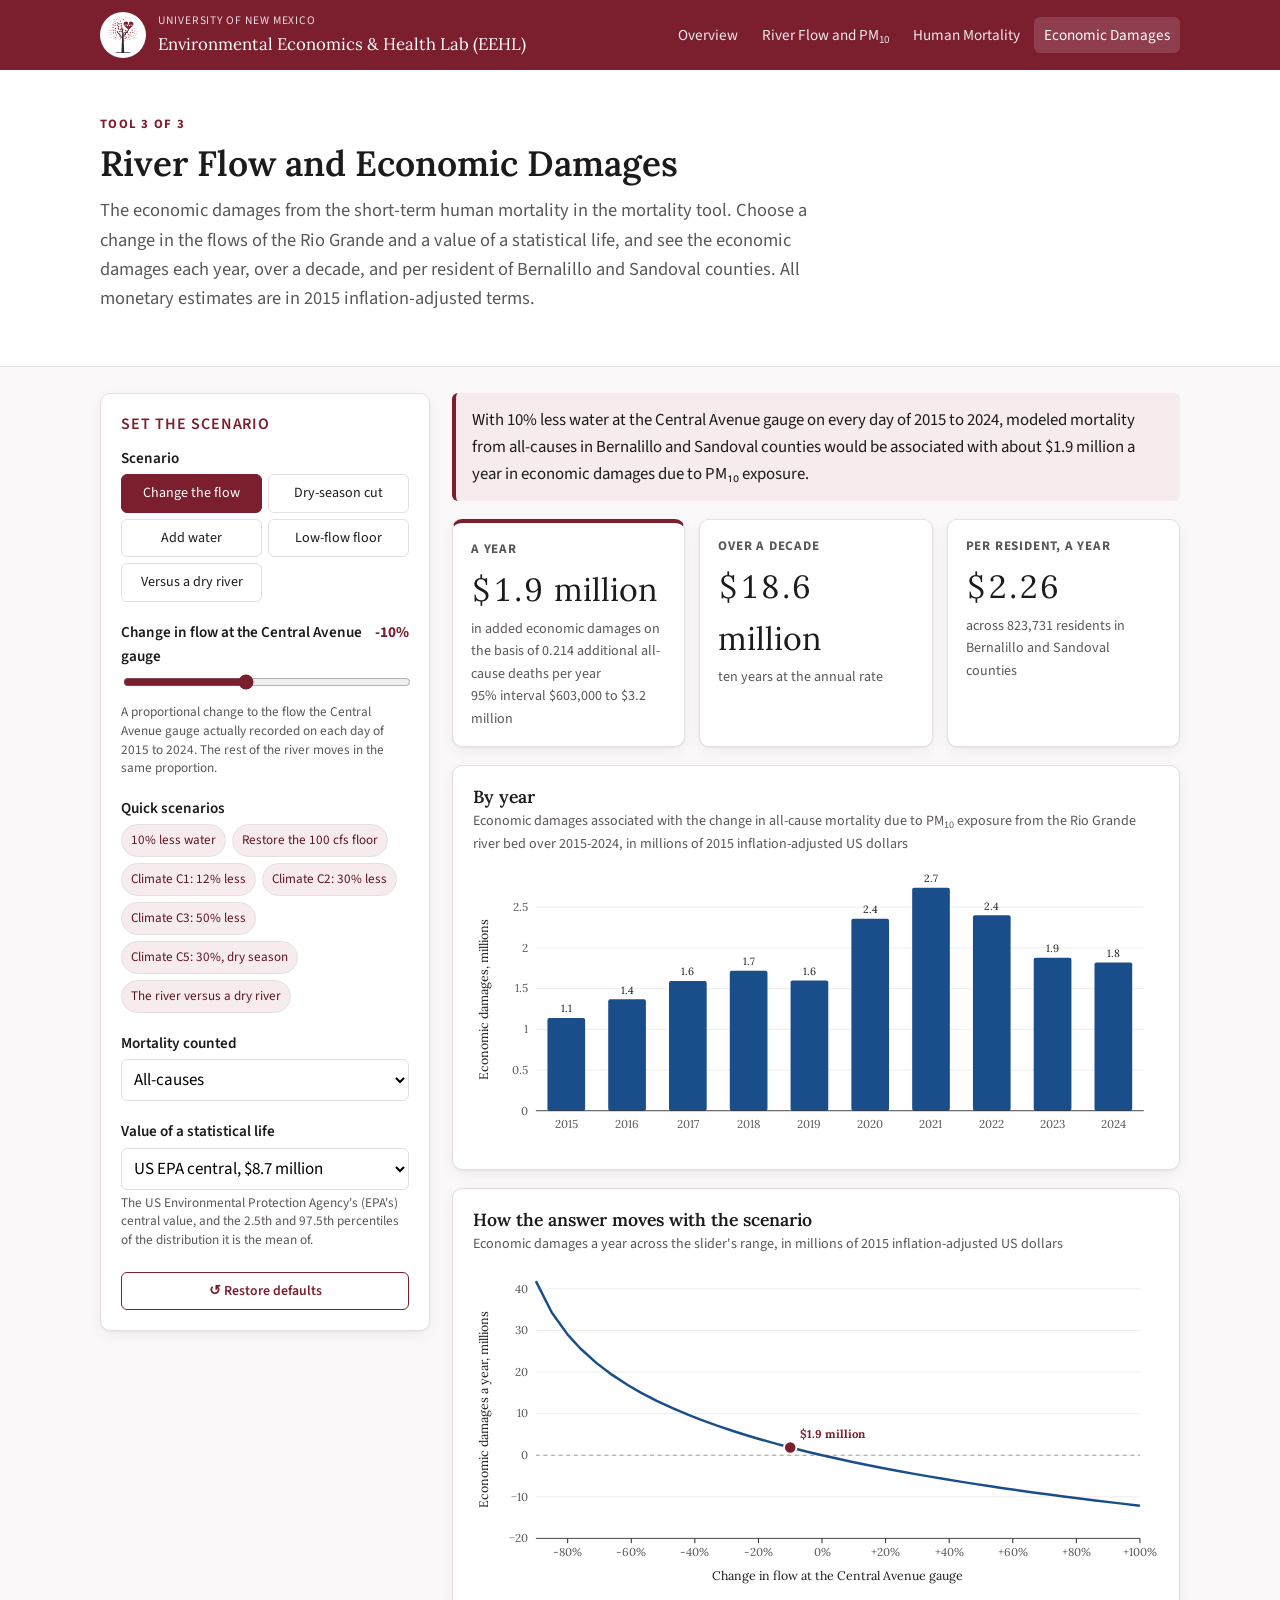
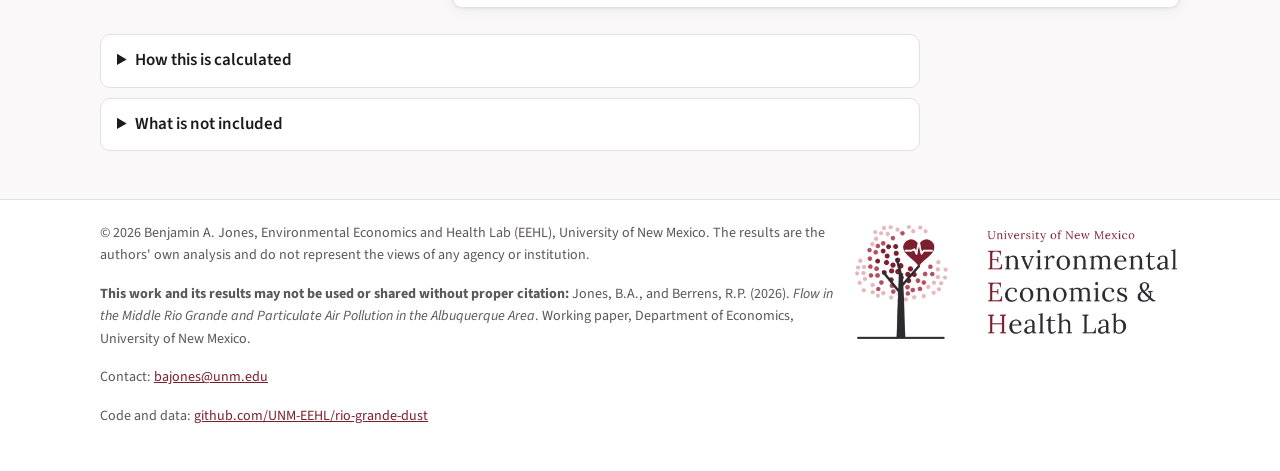
==== costs.html @ 3876b446 "Economic damages page: human life, EPA acronym, flows of the Rio Grande" ====
<!doctype html>
<html lang="en">
<head>
<meta charset="utf-8">
<meta name="viewport" content="width=device-width, initial-scale=1">
<title>River Flow and Economic Damages</title>
<meta name="description" content="The economic damages from short-term modeled mortality from PM₁₀ that follows changes in Middle Rio Grande river flow.">
<link rel="icon" type="image/png" href="assets/favicon.png">
<link rel="apple-touch-icon" href="assets/apple-touch-icon.png">
<link rel="preconnect" href="https://fonts.googleapis.com">
<link rel="preconnect" href="https://fonts.gstatic.com" crossorigin>
<link href="https://fonts.googleapis.com/css2?family=Lora:wght@500;600;700&family=Source+Sans+3:wght@400;600;700&display=swap" rel="stylesheet">
<link rel="stylesheet" href="assets/style.css">
</head>
<body>
<header class="site-header">
  <div class="wrap">
    <a class="brand" href="index.html">
      <img src="assets/lab-mark.png" alt="">
      <span><span class="b1">University of New Mexico</span><span class="b2">Environmental Economics &amp; Health Lab (EEHL)</span></span>
    </a>
    <nav class="nav" aria-label="Tools">
      <a href="index.html">Overview</a>
      <a href="pm10.html">River Flow and PM<sub>10</sub></a>
      <a href="mortality.html">Human Mortality</a>
      <a href="costs.html" aria-current="page">Economic Damages</a>
    </nav>
  </div>
</header>

<section class="hero">
  <div class="wrap">
    <div class="eyebrow">Tool 3 of 3</div>
    <h1>River Flow and Economic Damages</h1>
    <p class="lede">The economic damages from the short-term human mortality in the mortality tool. Choose a change in the flows of the Rio Grande and a value of a statistical life, and see the economic damages each year, over a decade, and per resident of Bernalillo and Sandoval counties. All monetary estimates are in 2015 inflation-adjusted terms.</p>
  </div>
</section>

<main class="wrap">
  <div class="tool">
    <div class="panel controls">
      <h3>Set the scenario</h3>
      <div id="sc"></div>
      <div class="ctl"><label for="ep">Mortality counted</label>
        <select id="ep">
          <option value="all">All-causes</option>
          <option value="cvd">Cardiovascular only</option>
          <option value="resp">Respiratory only</option>
        </select></div>
      <div class="ctl"><label for="vsl">Value of a statistical life</label>
        <select id="vsl"></select>
        <div class="hint">The US Environmental Protection Agency's (EPA's) central value, and the 2.5th and 97.5th percentiles of the distribution it is the mean of.</div></div>
      <div class="warn" id="warn">This is far outside the flows the river carried from 2015 to 2024, so the result is an extrapolation.</div>
      <button type="button" class="reset" id="reset">Restore defaults</button>
    </div>
    <div class="results">
      <p class="summary" id="sum"></p>
      <div class="stats">
        <div class="stat primary"><div class="k">A year</div><div class="v" id="v-yr"></div><div class="s" id="v-yr-s"></div><div class="s" id="v-yr-ci"></div></div>
        <div class="stat"><div class="k">Over a decade</div><div class="v" id="v-dec"></div><div class="s">ten years at the annual rate</div></div>
        <div class="stat"><div class="k">Per resident, a year</div><div class="v" id="v-pc"></div><div class="s" id="v-pc-s"></div></div>
      </div>
      <div class="busy" id="busy"></div>
      <div class="panel chart">
        <h3>By year</h3>
        <div class="sub" id="c1sub">Economic damages associated with the change in all-cause mortality due to PM<sub>10</sub> exposure from the Rio Grande river bed over 2015-2024, in millions of 2015 inflation-adjusted US dollars</div>
        <div id="c1"></div>
      </div>
      <div class="panel chart">
        <h3>How the answer moves with the scenario</h3>
        <div class="sub">Economic damages a year across the slider's range, in millions of 2015 inflation-adjusted US dollars</div>
        <div id="c2"></div>
      </div>
    </div>
  </div>

  <div class="prose">
    <details>
      <summary>How this is calculated</summary>
      <p>Short-term human mortality (modeled) is computed exactly as in the mortality tool, with every scenario set at the Central Avenue gauge and the other three reaches moving in the same proportion, and multiplied by the value of a statistical life. The Central Avenue setting is for these public tools only and is not the study's headline: the paper applies added flow, a low-flow floor, and the dry-river comparison to each reach's own gauge, so those three scenarios give different numbers here than in the paper, while the percentage cuts and the climate scenarios are the same. The central value is the one the US Environmental Protection Agency (EPA) currently applies, $8.71 million in 2015 inflation-adjusted terms, the mean of a Weibull distribution with scale 9,648,168 and shape 1.509588. The low and high choices are that distribution's 2.5th and 97.5th percentiles. The value is applied to all modeled mortality without adjustment for age, and without discounting, since all of it is short-term. The 95% interval reflects uncertainty in the regression and in the mortality coefficients at the chosen value of a statistical life.</p>
      <p>The value of a statistical life is not the price of a human life. It is what people are willing to pay, added up, for small reductions in their risk of dying: if each of 100,000 people would pay $87 to cut that risk by one in 100,000, together they value one statistical life at $8.7 million.</p>
    </details>
    <details>
      <summary>What is not included</summary>
      <p>Only short-term mortality from PM<sub>10</sub> is valued. Hospital admissions, emergency visits, lost work and school days, long-term mortality, and the effects of fine particulate matter (PM<sub>2.5</sub>) are not counted, so these are lower bounds on the economic damages.</p>
    </details>
  </div>
</main>

<footer class="site-footer">
  <div class="wrap">
    <div>
      <p>&copy; 2026 Benjamin A. Jones, Environmental Economics and Health Lab (EEHL), University of New Mexico. The results are the authors' own analysis and do not represent the views of any agency or institution.</p>
      <p><strong>This work and its results may not be used or shared without proper citation:</strong> Jones, B.A., and Berrens, R.P. (2026). <em>Flow in the Middle Rio Grande and Particulate Air Pollution in the Albuquerque Area</em>. Working paper, Department of Economics, University of New Mexico.</p>
      <p>Contact: <a href="mailto:bajones@unm.edu">bajones@unm.edu</a></p>
      <p>Code and data: <a href="https://github.com/UNM-EEHL/rio-grande-dust">github.com/UNM-EEHL/rio-grande-dust</a></p>
    </div>
    <img class="footer-logo" src="assets/lab-logo-horizontal.png" alt="University of New Mexico Environmental Economics and Health Lab (EEHL)">
  </div>
</footer>

<script src="assets/model.js"></script>
<script src="assets/charts.js"></script>
<script src="assets/ui.js"></script>
<script>
(async function () {
  const M = await RGModel.load("data/");
  const F = RGUI.fmt, $ = id => document.getElementById(id);
  const vslSel = $("vsl");
  [["central", "US EPA central, " + F.money(M.vsl.central)], ["low", "Low, " + F.money(M.vsl.low)],
   ["high", "High, " + F.money(M.vsl.high)]].forEach(([k, l]) =>
    vslSel.insertAdjacentHTML("beforeend", `<option value="${k}">${l}</option>`));
  let ctl = null, cur = null;
  const NAMES = { all: "all-causes", cvd: "cardiovascular disease", resp: "respiratory disease" };
  const LBL = { all: "all-cause", cvd: "cardiovascular", resp: "respiratory" };
  const slow = RGUI.debounce((sc) => {
    $("busy").textContent = "Computing 95% intervals…";
    setTimeout(() => {
      const ci = M.intervals(sc), e = $("ep").value, V = M.vsl[vslSel.value];
      $("v-yr-ci").textContent = "95% interval " + F.money(ci[e][0] * V) + " to " + F.money(ci[e][1] * V);
      $("busy").textContent = "";
    }, 20);
  }, 120);
  function render(sc, raw) {
    cur = { sc, raw };
    const c = M.central(sc), e = $("ep").value, V = M.vsl[vslSel.value];
    const yr = c.deathsYr[e] * V;
    $("v-yr").textContent = F.money(yr);
    { const nd = F.deaths(Math.abs(c.deathsYr[e])), L = LBL[e];
      $("v-yr-s").textContent = sc.type === "reference"
        ? (yr >= 0 ? `in economic damages the river avoids, on the basis of ${nd} fewer ${L} deaths per year`
                   : `in added economic damages, on the basis of ${nd} additional ${L} deaths per year`)
        : (yr >= 0 ? `in added economic damages on the basis of ${nd} additional ${L} deaths per year`
                   : `in economic damages avoided on the basis of ${nd} fewer ${L} deaths per year`); }
    $("v-yr-ci").textContent = "";
    $("v-dec").textContent = F.money(yr * 10);
    $("v-pc").textContent = (yr < 0 ? "−$" : "$") + Math.abs(yr / M.meanPop).toFixed(2);
    $("v-pc-s").textContent = "across " + Math.round(M.meanPop).toLocaleString("en-US") + " residents in Bernalillo and Sandoval counties";
    $("warn").classList.toggle("on", (sc.type === "percent" && raw <= -60) || (sc.type === "seasonal" && raw >= 45));
    const what = RGUI.describe(sc, raw);
    $("sum").textContent = sc.type === "reference"
      ? `Compared with a river carrying ${raw} cfs at the Central Avenue gauge, the river as it actually flowed avoided about ${F.money(Math.abs(yr))} a year in economic damages from ${NAMES[e]} mortality over 2015 to 2024.`
      : `With ${what}, modeled mortality from ${NAMES[e]} in Bernalillo and Sandoval counties would ${yr >= 0 ? "be associated with" : "avoid"} about ${F.money(Math.abs(yr))} a year in economic damages due to PM₁₀ exposure.`;
    $("c1sub").innerHTML = `Economic damages associated with the change in ${LBL[e]} mortality due to PM<sub>10</sub> exposure from the Rio Grande river bed over 2015-2024, in millions of 2015 inflation-adjusted US dollars`;
    RGCharts.bars($("c1"), { labels: c.years.map(String), values: c.years.map(y => c.byYear[y][e] * V / 1e6),
      fmt: v => F.minus(v.toFixed(v === 0 ? 0 : Math.abs(v) < 1 ? 2 : 1)), fmtAxis: v => F.minus(String(+v.toFixed(2))),
      ylabel: "Economic damages, millions", aria: "Economic damages by year" });
    if (ctl) {
      const g = ctl.grid();
      const xs = g.raw, ys = xs.map(r => M.central({ type: g.type, value: g.toValue(r) }).deathsYr[e] * V / 1e6);
      RGCharts.line($("c2"), { x: xs, y: ys, xlabel: RGUI.TYPES[g.type].label, ylabel: "Economic damages a year, millions",
        fmtX: v => g.show(v), fmtY: v => F.minus(String(+v.toFixed(1))),
        marker: { x: raw, y: yr / 1e6, label: F.money(yr) }, aria: "Economic damages across the scenario range" });
    }
    slow(sc);
  }
  ctl = RGUI.scenarioControls($("sc"), (sc, raw) => render(sc, raw));
  { const c0 = ctl.current(); render(c0.sc, c0.raw); }
  $("ep").addEventListener("change", () => render(cur.sc, cur.raw));
  vslSel.addEventListener("change", () => render(cur.sc, cur.raw));
  $("reset").addEventListener("click", () => {
    $("ep").value = "all"; vslSel.value = "central";
    ctl.reset();
  });
})().catch(e => document.querySelector("main").insertAdjacentHTML("afterbegin",
  '<p class="warn on">The study data could not be loaded. ' + e.message + '</p>'));
</script>
</body>
</html>
---- assets/style.css ----
:root {
  --maroon: #7B1E2E;
  --maroon-dark: #5E1421;
  --maroon-pale: #F6ECEE;
  --blue: #1A4E8A;
  --blue-light: #8FBEEA;
  --gray: #6B6B66;
  --ink: #1C1A1B;
  --muted: #5B5658;
  --line: #E4DFE0;
  --bg: #FAF8F8;
  --card: #FFFFFF;
  --radius: 10px;
  --shadow: 0 1px 2px rgba(28, 26, 27, 0.06), 0 4px 14px rgba(28, 26, 27, 0.05);
  --serif: "Lora", Georgia, "Times New Roman", serif;
  --sans: "Source Sans 3", "Segoe UI", Helvetica, Arial, sans-serif;
}

* { box-sizing: border-box; }
html { -webkit-text-size-adjust: 100%; }
body {
  margin: 0; background: var(--bg); color: var(--ink);
  font-family: var(--sans); font-size: 17px; line-height: 1.6;
}
a { color: var(--maroon); }
a:hover { color: var(--maroon-dark); }
h1, h2, h3 { font-family: var(--serif); font-weight: 600; line-height: 1.25; color: var(--ink); }
h1 { font-size: 2.2rem; margin: 0 0 0.6rem; }
h2 { font-size: 1.45rem; margin: 2.2rem 0 0.8rem; }
h3 { font-size: 1.1rem; margin: 0 0 0.4rem; }
p { margin: 0 0 1rem; }
.wrap { max-width: 1120px; margin: 0 auto; padding: 0 20px; }

/* header */
.site-header { background: var(--maroon); color: #fff; }
.site-header .wrap { display: flex; align-items: center; justify-content: space-between; gap: 16px; padding-top: 12px; padding-bottom: 12px; }
.brand { display: flex; align-items: center; gap: 12px; color: #fff; text-decoration: none; }
.brand img { width: 46px; height: 46px; padding: 4px; box-sizing: border-box; object-fit: contain; border-radius: 50%; background: #fff; flex: none; }
.brand .b1 { display: block; font-size: 0.72rem; letter-spacing: 0.08em; text-transform: uppercase; opacity: 0.85; }
.brand .b2 { display: block; font-family: var(--serif); font-size: 1.05rem; }
.brand:hover { color: #fff; }
.nav { display: flex; flex-wrap: wrap; gap: 4px; }
.nav a { color: #fff; text-decoration: none; padding: 6px 10px; border-radius: 6px; font-size: 0.95rem; opacity: 0.9; }
.nav a:hover, .nav a[aria-current="page"] { background: rgba(255, 255, 255, 0.14); opacity: 1; }

/* hero */
.hero { background: #fff; border-bottom: 1px solid var(--line); }
.hero .wrap { padding-top: 44px; padding-bottom: 36px; }
.eyebrow { font-size: 0.8rem; letter-spacing: 0.1em; text-transform: uppercase; color: var(--maroon); font-weight: 700; margin-bottom: 8px; }
.lede { font-size: 1.15rem; color: var(--muted); max-width: 760px; }

/* cards on the main page */
.cards { display: grid; grid-template-columns: repeat(3, 1fr); gap: 18px; margin: 26px 0 8px; }
.card { background: var(--card); border: 1px solid var(--line); border-radius: var(--radius); padding: 22px; box-shadow: var(--shadow); display: flex; flex-direction: column; }
.card p { color: var(--muted); font-size: 0.97rem; flex: 1; }
.card .go { font-weight: 600; text-decoration: none; }
.card .go::after { content: " \2192"; }
.card { border-top: 4px solid var(--maroon); }
.card.c-blue { border-top-color: var(--blue); }
.card.c-gray { border-top-color: var(--gray); }
.card .thumb { margin: -4px 0 14px; padding: 6px 4px 2px; background: #FCFBFB; border: 1px solid var(--line); border-radius: 6px; overflow: hidden; }
.card .thumb svg { width: 100%; height: auto; display: block; }
.reset { font: inherit; font-size: 0.86rem; font-weight: 600; margin-top: 4px; padding: 7px 12px; width: 100%; border: 1px solid var(--maroon); background: #fff; color: var(--maroon); border-radius: 6px; cursor: pointer; }
.reset:hover { background: var(--maroon-pale); }
.reset::before { content: "\21BA  "; }
.card .tag { font-size: 0.75rem; text-transform: uppercase; letter-spacing: 0.08em; color: var(--maroon); font-weight: 700; margin-bottom: 6px; }
.facts { display: grid; grid-template-columns: repeat(4, 1fr); gap: 14px; margin: 18px 0; }
.fact { background: var(--card); border: 1px solid var(--line); border-radius: var(--radius); padding: 16px; }
.fact .v { font-family: var(--serif); font-size: 1.6rem; color: var(--maroon); }
.fact .l { font-size: 0.9rem; color: var(--muted); }

/* tool layout */
.tool { display: grid; grid-template-columns: 330px 1fr; gap: 22px; margin: 26px 0; align-items: start; }
.panel { background: var(--card); border: 1px solid var(--line); border-radius: var(--radius); padding: 20px; box-shadow: var(--shadow); }
.controls { position: sticky; top: 14px; }
.controls h3 { font-size: 1rem; text-transform: uppercase; letter-spacing: 0.06em; font-family: var(--sans); color: var(--maroon); margin-bottom: 12px; }
.ctl { margin-bottom: 18px; }
.ctl label { display: flex; justify-content: space-between; align-items: baseline; font-weight: 600; font-size: 0.95rem; margin-bottom: 4px; gap: 8px; }
.ctl label output { font-weight: 700; color: var(--maroon); font-variant-numeric: tabular-nums; white-space: nowrap; }
.ctl .hint { font-size: 0.83rem; color: var(--muted); margin-top: 4px; line-height: 1.4; }
input[type="range"] { width: 100%; accent-color: var(--maroon); }
select { width: 100%; padding: 7px 8px; border: 1px solid var(--line); border-radius: 6px; font: inherit; background: #fff; }
.seg { display: grid; grid-template-columns: 1fr 1fr; gap: 6px; }
.seg button { font: inherit; font-size: 0.88rem; padding: 7px 6px; border: 1px solid var(--line); background: #fff; border-radius: 6px; cursor: pointer; color: var(--ink); }
.seg button[aria-pressed="true"] { background: var(--maroon); border-color: var(--maroon); color: #fff; }
.presets { display: flex; flex-wrap: wrap; gap: 6px; }
.presets button { font: inherit; font-size: 0.82rem; padding: 5px 9px; border: 1px solid var(--line); background: var(--maroon-pale); border-radius: 999px; cursor: pointer; color: var(--maroon-dark); }
.presets button:hover { border-color: var(--maroon); }

.results { display: flex; flex-direction: column; gap: 18px; }
.stats { display: grid; grid-template-columns: repeat(3, 1fr); gap: 14px; }
.stat { background: var(--card); border: 1px solid var(--line); border-radius: var(--radius); padding: 16px 18px; box-shadow: var(--shadow); }
.stat .k { font-size: 0.82rem; text-transform: uppercase; letter-spacing: 0.06em; color: var(--muted); font-weight: 700; }
.stat .v { font-family: var(--serif); font-size: 2rem; color: var(--ink); font-variant-numeric: tabular-nums; margin: 4px 0 2px; }
.unit { text-transform: none; letter-spacing: 0.02em; }
@media (min-width: 921px) { .stats.even-k .stat .k { min-height: 2.6em; } }
.stat .s { font-size: 0.88rem; color: var(--muted); font-variant-numeric: tabular-nums; }
.stat.primary { border-top: 4px solid var(--maroon); }
.summary { font-size: 1.05rem; background: var(--maroon-pale); border-left: 4px solid var(--maroon); padding: 14px 16px; border-radius: 6px; margin: 0; }
.chart h3 { margin-bottom: 2px; }
.chart .sub { font-size: 0.88rem; color: var(--muted); margin-bottom: 8px; }
.chart svg { width: 100%; height: auto; display: block; }
.busy { font-size: 0.82rem; color: var(--muted); min-height: 1.2em; }
.busy:empty { display: none; }
.results > .note { margin: -8px 0 0; }
.warn { font-size: 0.86rem; color: var(--maroon-dark); background: #FFF6E6; border: 1px solid #F0DDB8; padding: 8px 10px; border-radius: 6px; display: none; }
.warn.on { display: block; }

/* text blocks */
.prose { max-width: 820px; }
.prose h2:first-child { margin-top: 0; }
details { background: var(--card); border: 1px solid var(--line); border-radius: var(--radius); padding: 12px 16px; margin: 10px 0; }
details summary { cursor: pointer; font-weight: 600; }
details[open] summary { margin-bottom: 8px; }
.note { font-size: 0.92rem; color: var(--muted); }
.cite { font-size: 0.95rem; background: #fff; border: 1px solid var(--line); border-radius: var(--radius); padding: 14px 16px; }
table.small { border-collapse: collapse; font-size: 0.92rem; width: 100%; }
table.small th, table.small td { text-align: left; padding: 6px 8px; border-bottom: 1px solid var(--line); vertical-align: top; }

/* footer */
.site-footer { margin-top: 48px; border-top: 1px solid var(--line); background: #fff; }
.site-footer .wrap { padding-top: 22px; padding-bottom: 28px; font-size: 0.88rem; color: var(--muted); display: grid; grid-template-columns: 1fr auto; gap: 18px; }
.site-footer img.footer-logo { height: 120px; width: auto; max-width: 100%; justify-self: end; align-self: start; }
@media (max-width: 920px) { .site-footer img.footer-logo { height: 108px; } }
@media (max-width: 560px) { .site-footer img.footer-logo { justify-self: start; height: auto; width: 100%; max-width: 290px; } }

@media (max-width: 920px) {
  .cards { grid-template-columns: 1fr; }
  .facts { grid-template-columns: repeat(2, 1fr); }
  .tool { grid-template-columns: 1fr; }
  .controls { position: static; }
  .stats { grid-template-columns: 1fr; }
}
@media (max-width: 560px) {
  h1 { font-size: 1.7rem; }
  .site-header .wrap { flex-direction: column; align-items: flex-start; }
  .facts { grid-template-columns: 1fr; }
  .site-footer .wrap { grid-template-columns: 1fr; }
}

/* chemical subscripts (PM10) that do not disturb line spacing */
sub { font-size: 0.72em; line-height: 0; position: relative; vertical-align: baseline; bottom: -0.28em; }
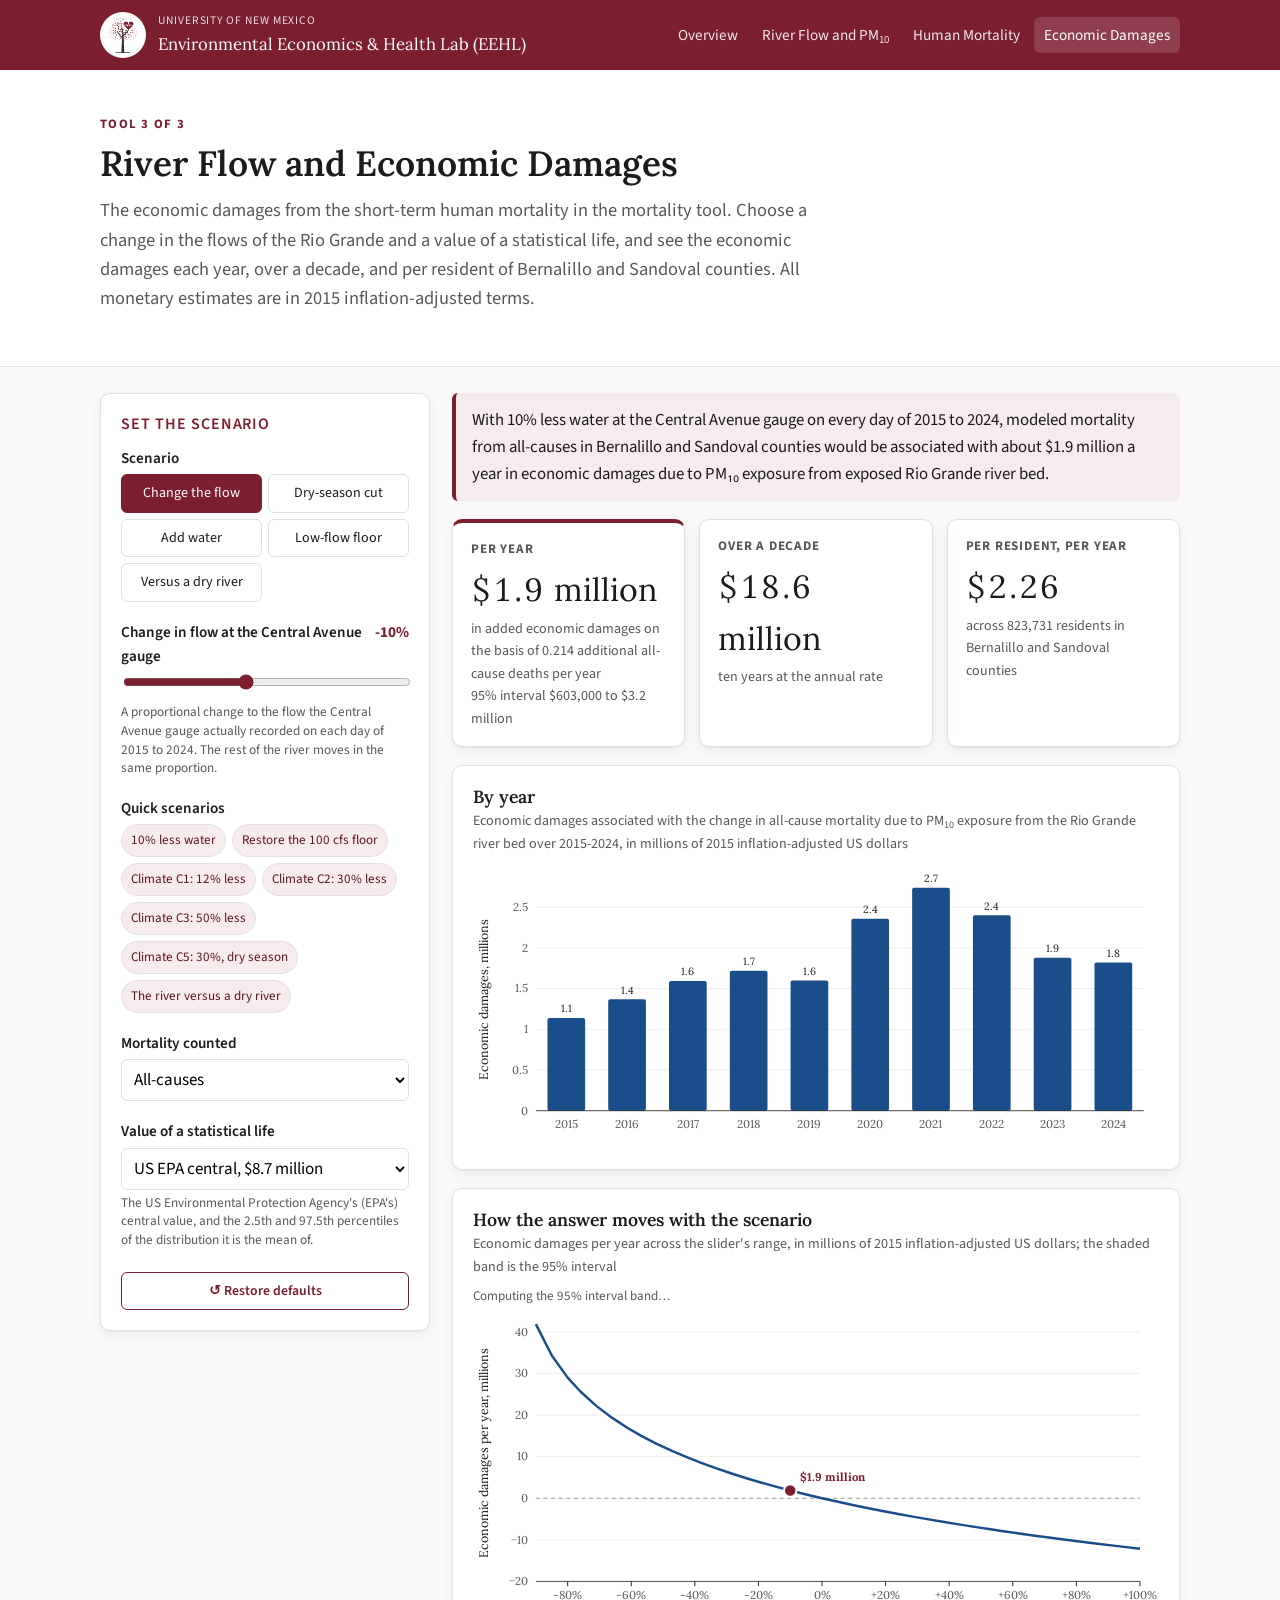
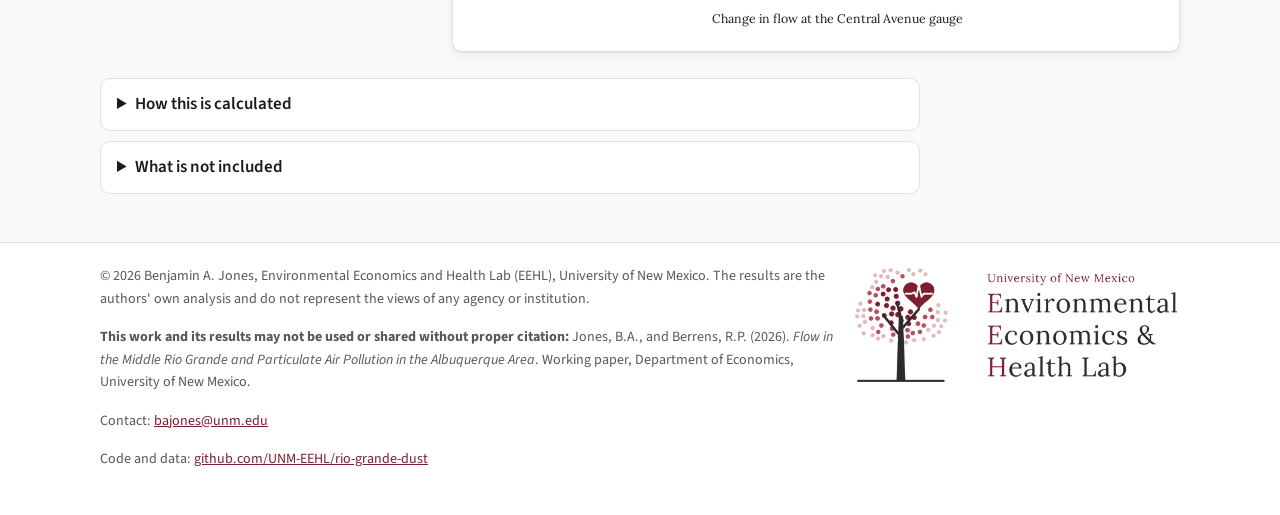
==== commit c807e7ed: "Economic damages page: 95% band on the scenario-range chart, Per Year box titles, river bed in summa" ====
--- a/costs.html
+++ b/costs.html
@@ -56,9 +56,9 @@
     <div class="results">
       <p class="summary" id="sum"></p>
       <div class="stats">
-        <div class="stat primary"><div class="k">A year</div><div class="v" id="v-yr"></div><div class="s" id="v-yr-s"></div><div class="s" id="v-yr-ci"></div></div>
+        <div class="stat primary"><div class="k">Per Year</div><div class="v" id="v-yr"></div><div class="s" id="v-yr-s"></div><div class="s" id="v-yr-ci"></div></div>
         <div class="stat"><div class="k">Over a decade</div><div class="v" id="v-dec"></div><div class="s">ten years at the annual rate</div></div>
-        <div class="stat"><div class="k">Per resident, a year</div><div class="v" id="v-pc"></div><div class="s" id="v-pc-s"></div></div>
+        <div class="stat"><div class="k">Per Resident, Per Year</div><div class="v" id="v-pc"></div><div class="s" id="v-pc-s"></div></div>
       </div>
       <div class="busy" id="busy"></div>
       <div class="panel chart">
@@ -68,7 +68,8 @@
       </div>
       <div class="panel chart">
         <h3>How the answer moves with the scenario</h3>
-        <div class="sub">Economic damages a year across the slider's range, in millions of 2015 inflation-adjusted US dollars</div>
+        <div class="sub">Economic damages per year across the slider's range, in millions of 2015 inflation-adjusted US dollars; the shaded band is the 95% interval</div>
+        <div class="busy" id="band"></div>
         <div id="c2"></div>
       </div>
     </div>
@@ -140,19 +141,58 @@
     const what = RGUI.describe(sc, raw);
     $("sum").textContent = sc.type === "reference"
       ? `Compared with a river carrying ${raw} cfs at the Central Avenue gauge, the river as it actually flowed avoided about ${F.money(Math.abs(yr))} a year in economic damages from ${NAMES[e]} mortality over 2015 to 2024.`
-      : `With ${what}, modeled mortality from ${NAMES[e]} in Bernalillo and Sandoval counties would ${yr >= 0 ? "be associated with" : "avoid"} about ${F.money(Math.abs(yr))} a year in economic damages due to PM₁₀ exposure.`;
+      : `With ${what}, modeled mortality from ${NAMES[e]} in Bernalillo and Sandoval counties would ${yr >= 0 ? "be associated with" : "avoid"} about ${F.money(Math.abs(yr))} a year in economic damages due to PM₁₀ exposure from exposed Rio Grande river bed.`;
     $("c1sub").innerHTML = `Economic damages associated with the change in ${LBL[e]} mortality due to PM<sub>10</sub> exposure from the Rio Grande river bed over 2015-2024, in millions of 2015 inflation-adjusted US dollars`;
     RGCharts.bars($("c1"), { labels: c.years.map(String), values: c.years.map(y => c.byYear[y][e] * V / 1e6),
       fmt: v => F.minus(v.toFixed(v === 0 ? 0 : Math.abs(v) < 1 ? 2 : 1)), fmtAxis: v => F.minus(String(+v.toFixed(2))),
       ylabel: "Economic damages, millions", aria: "Economic damages by year" });
-    if (ctl) {
-      const g = ctl.grid();
-      const xs = g.raw, ys = xs.map(r => M.central({ type: g.type, value: g.toValue(r) }).deathsYr[e] * V / 1e6);
-      RGCharts.line($("c2"), { x: xs, y: ys, xlabel: RGUI.TYPES[g.type].label, ylabel: "Economic damages a year, millions",
-        fmtX: v => g.show(v), fmtY: v => F.minus(String(+v.toFixed(1))),
-        marker: { x: raw, y: yr / 1e6, label: F.money(yr) }, aria: "Economic damages across the scenario range" });
+    if (ctl) { cur2 = { g: ctl.grid(), raw, yr, e, V }; drawC2(); }
+    slow(sc);
+  }
+  /* The second chart's 95% band: the interval in modeled mortality across the 2,000 joint
+     draws at each point of the slider's range, times the chosen value of a statistical life.
+     It depends on the scenario type and the cause, so it is computed once for each pair,
+     a few points at a time so the page stays responsive. */
+  let cur2 = null;
+  const bands = {}, busyBand = {};
+  function ciEnd(sc, e) {
+    const dE = M.exposure(sc), D = M.D, K = M.draws.bE.length, idx = [];
+    for (let t = 0; t < D.n; t++) if (Number.isFinite(D.pm10[t])) idx.push(t);
+    const out = new Float64Array(K), y0 = D.y0[e];
+    for (let k = 0; k < K; k++) {
+      const bE = M.draws.bE[k], b = M.draws[e][k];
+      let s = 0;
+      for (let i = 0; i < idx.length; i++) { const t = idx[i]; s += y0[t] * (Math.exp(b * D.pm10[t] * (Math.exp(bE * dE[t]) - 1)) - 1); }
+      out[k] = s / idx.length * 365.25;
     }
-    slow(sc);
+    out.sort();
+    return [out[Math.floor(0.025 * K) - 1], out[Math.ceil(0.975 * K) - 1]];
+  }
+  function drawC2() {
+    const { g, raw, yr, e, V } = cur2, key = g.type + "|" + e, B = bands[key], f = V / 1e6;
+    const xs = B ? B.xs : g.raw;
+    const ys = (B ? B.ys : xs.map(r => M.central({ type: g.type, value: g.toValue(r) }).deathsYr[e])).map(v => v * f);
+    RGCharts.line($("c2"), { x: xs, y: ys, lo: B ? B.lo.map(v => v * f) : undefined, hi: B ? B.hi.map(v => v * f) : undefined,
+      xlabel: RGUI.TYPES[g.type].label, ylabel: "Economic damages per year, millions",
+      fmtX: v => g.show(v), fmtY: v => F.minus(String(+v.toFixed(1))),
+      marker: { x: raw, y: yr / 1e6, label: F.money(yr) }, aria: "Economic damages across the scenario range" });
+    if (!B && !busyBand[key]) buildBand(g, e, key);
+  }
+  function buildBand(g, e, key) {
+    busyBand[key] = true;
+    const xs = g.raw.filter((v, i) => i % 2 === 0 || i === g.raw.length - 1);
+    const ys = [], lo = [], hi = [];
+    let i = 0;
+    $("band").textContent = "Computing the 95% interval band…";
+    (function step() {
+      const sc = { type: g.type, value: g.toValue(xs[i]) };
+      ys.push(M.central(sc).deathsYr[e]);
+      const ci = ciEnd(sc, e); lo.push(ci[0]); hi.push(ci[1]);
+      i++;
+      if (i < xs.length) { setTimeout(step, 0); return; }
+      bands[key] = { xs, ys, lo, hi };
+      if (cur2 && cur2.g.type + "|" + cur2.e === key) { $("band").textContent = ""; drawC2(); }
+    })();
   }
   ctl = RGUI.scenarioControls($("sc"), (sc, raw) => render(sc, raw));
   { const c0 = ctl.current(); render(c0.sc, c0.raw); }
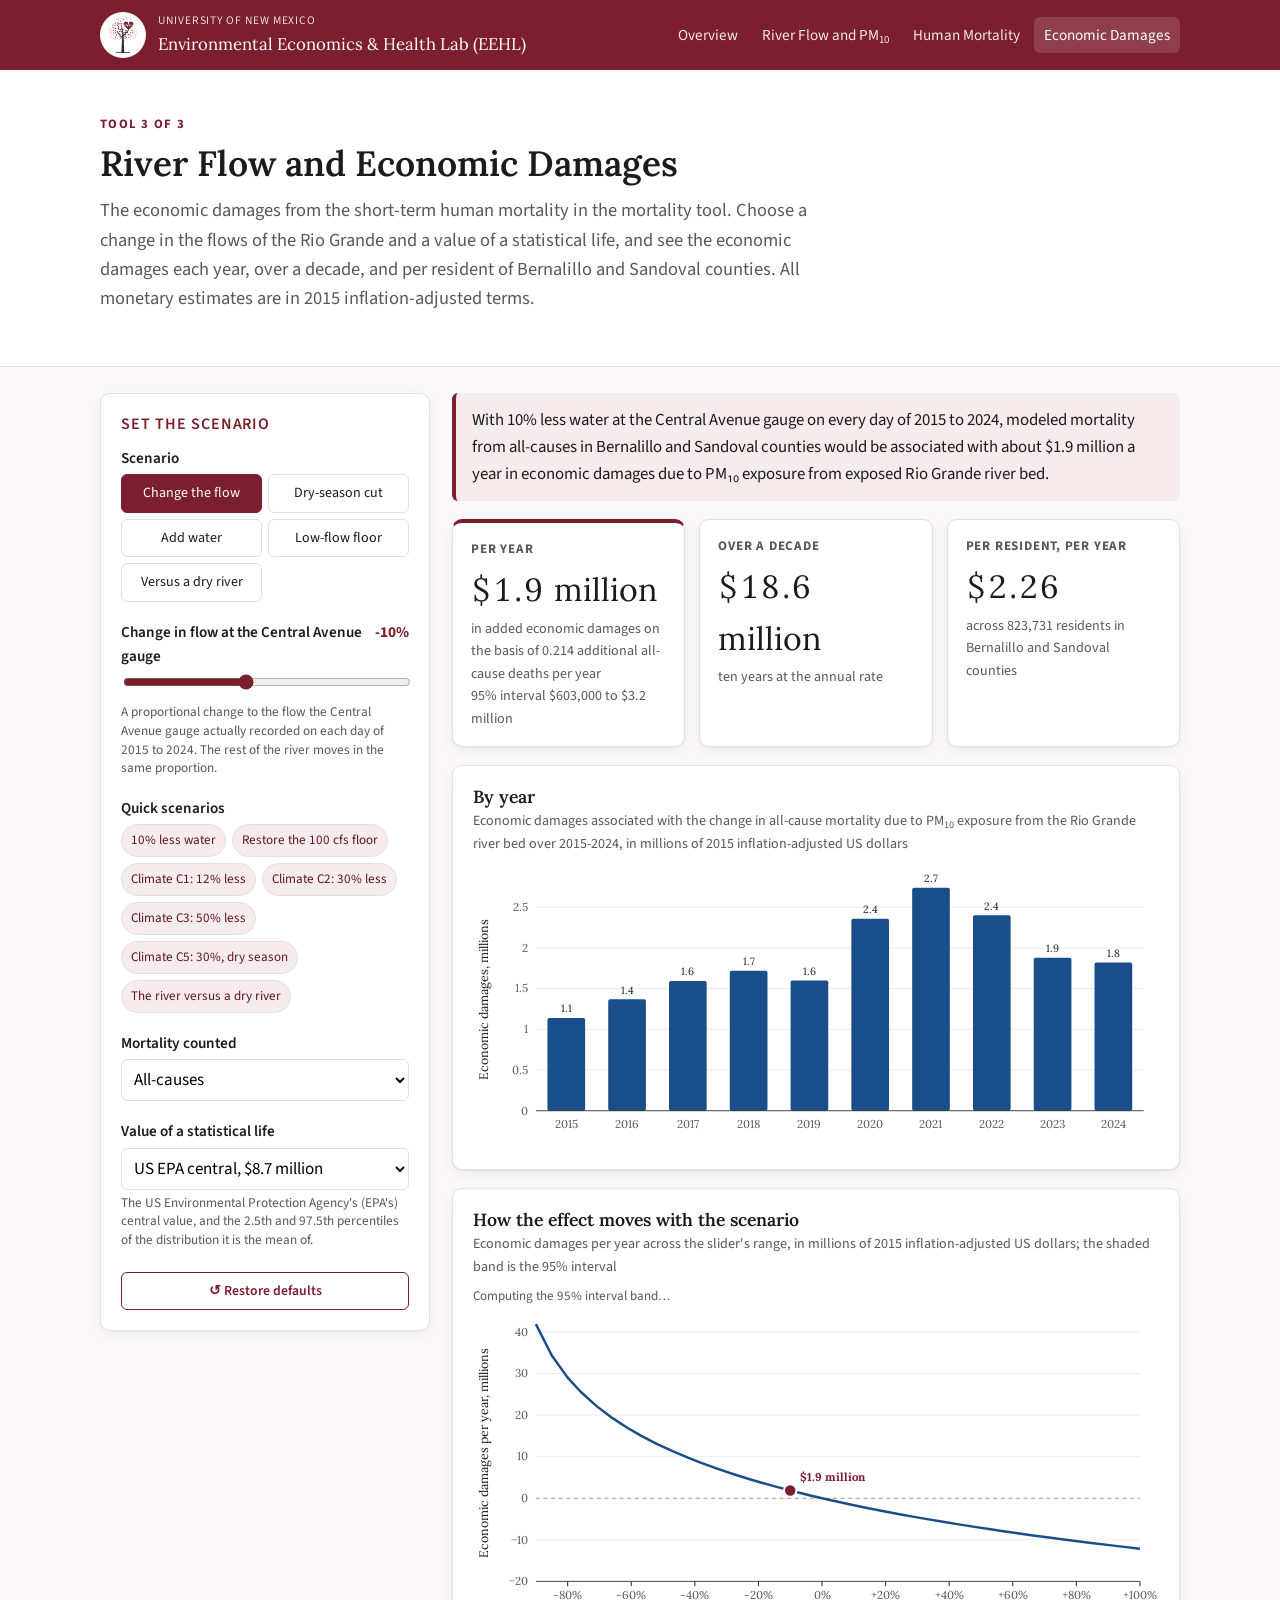
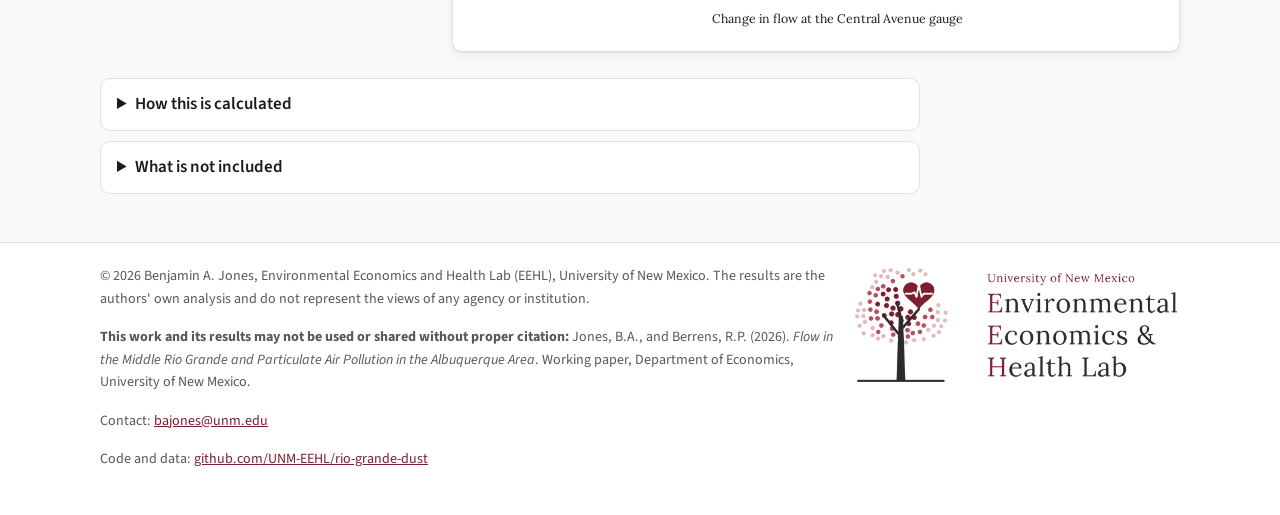
==== commit 3e8966e0: "Central Avenue gauge in Albuquerque; How the effect moves with the scenario" ====
--- a/costs.html
+++ b/costs.html
@@ -67,7 +67,7 @@
         <div id="c1"></div>
       </div>
       <div class="panel chart">
-        <h3>How the answer moves with the scenario</h3>
+        <h3>How the effect moves with the scenario</h3>
         <div class="sub">Economic damages per year across the slider's range, in millions of 2015 inflation-adjusted US dollars; the shaded band is the 95% interval</div>
         <div class="busy" id="band"></div>
         <div id="c2"></div>
@@ -78,7 +78,7 @@
   <div class="prose">
     <details>
       <summary>How this is calculated</summary>
-      <p>Short-term human mortality (modeled) is computed exactly as in the mortality tool, with every scenario set at the Central Avenue gauge and the other three reaches moving in the same proportion, and multiplied by the value of a statistical life. The Central Avenue setting is for these public tools only and is not the study's headline: the paper applies added flow, a low-flow floor, and the dry-river comparison to each reach's own gauge, so those three scenarios give different numbers here than in the paper, while the percentage cuts and the climate scenarios are the same. The central value is the one the US Environmental Protection Agency (EPA) currently applies, $8.71 million in 2015 inflation-adjusted terms, the mean of a Weibull distribution with scale 9,648,168 and shape 1.509588. The low and high choices are that distribution's 2.5th and 97.5th percentiles. The value is applied to all modeled mortality without adjustment for age, and without discounting, since all of it is short-term. The 95% interval reflects uncertainty in the regression and in the mortality coefficients at the chosen value of a statistical life.</p>
+      <p>Short-term human mortality (modeled) is computed exactly as in the mortality tool, with every scenario set at the Central Avenue gauge in Albuquerque and the other three reaches moving in the same proportion, and multiplied by the value of a statistical life. The Central Avenue setting is for these public tools only and is not the study's headline: the paper applies added flow, a low-flow floor, and the dry-river comparison to each reach's own gauge, so those three scenarios give different numbers here than in the paper, while the percentage cuts and the climate scenarios are the same. The central value is the one the US Environmental Protection Agency (EPA) currently applies, $8.71 million in 2015 inflation-adjusted terms, the mean of a Weibull distribution with scale 9,648,168 and shape 1.509588. The low and high choices are that distribution's 2.5th and 97.5th percentiles. The value is applied to all modeled mortality without adjustment for age, and without discounting, since all of it is short-term. The 95% interval reflects uncertainty in the regression and in the mortality coefficients at the chosen value of a statistical life.</p>
       <p>The value of a statistical life is not the price of a human life. It is what people are willing to pay, added up, for small reductions in their risk of dying: if each of 100,000 people would pay $87 to cut that risk by one in 100,000, together they value one statistical life at $8.7 million.</p>
     </details>
     <details>
@@ -140,7 +140,7 @@
     $("warn").classList.toggle("on", (sc.type === "percent" && raw <= -60) || (sc.type === "seasonal" && raw >= 45));
     const what = RGUI.describe(sc, raw);
     $("sum").textContent = sc.type === "reference"
-      ? `Compared with a river carrying ${raw} cfs at the Central Avenue gauge, the river as it actually flowed avoided about ${F.money(Math.abs(yr))} a year in economic damages from ${NAMES[e]} mortality over 2015 to 2024.`
+      ? `Compared with a river carrying ${raw} cfs at the Central Avenue gauge in Albuquerque, the river as it actually flowed avoided about ${F.money(Math.abs(yr))} a year in economic damages from ${NAMES[e]} mortality over 2015 to 2024.`
       : `With ${what}, modeled mortality from ${NAMES[e]} in Bernalillo and Sandoval counties would ${yr >= 0 ? "be associated with" : "avoid"} about ${F.money(Math.abs(yr))} a year in economic damages due to PM₁₀ exposure from exposed Rio Grande river bed.`;
     $("c1sub").innerHTML = `Economic damages associated with the change in ${LBL[e]} mortality due to PM<sub>10</sub> exposure from the Rio Grande river bed over 2015-2024, in millions of 2015 inflation-adjusted US dollars`;
     RGCharts.bars($("c1"), { labels: c.years.map(String), values: c.years.map(y => c.byYear[y][e] * V / 1e6),
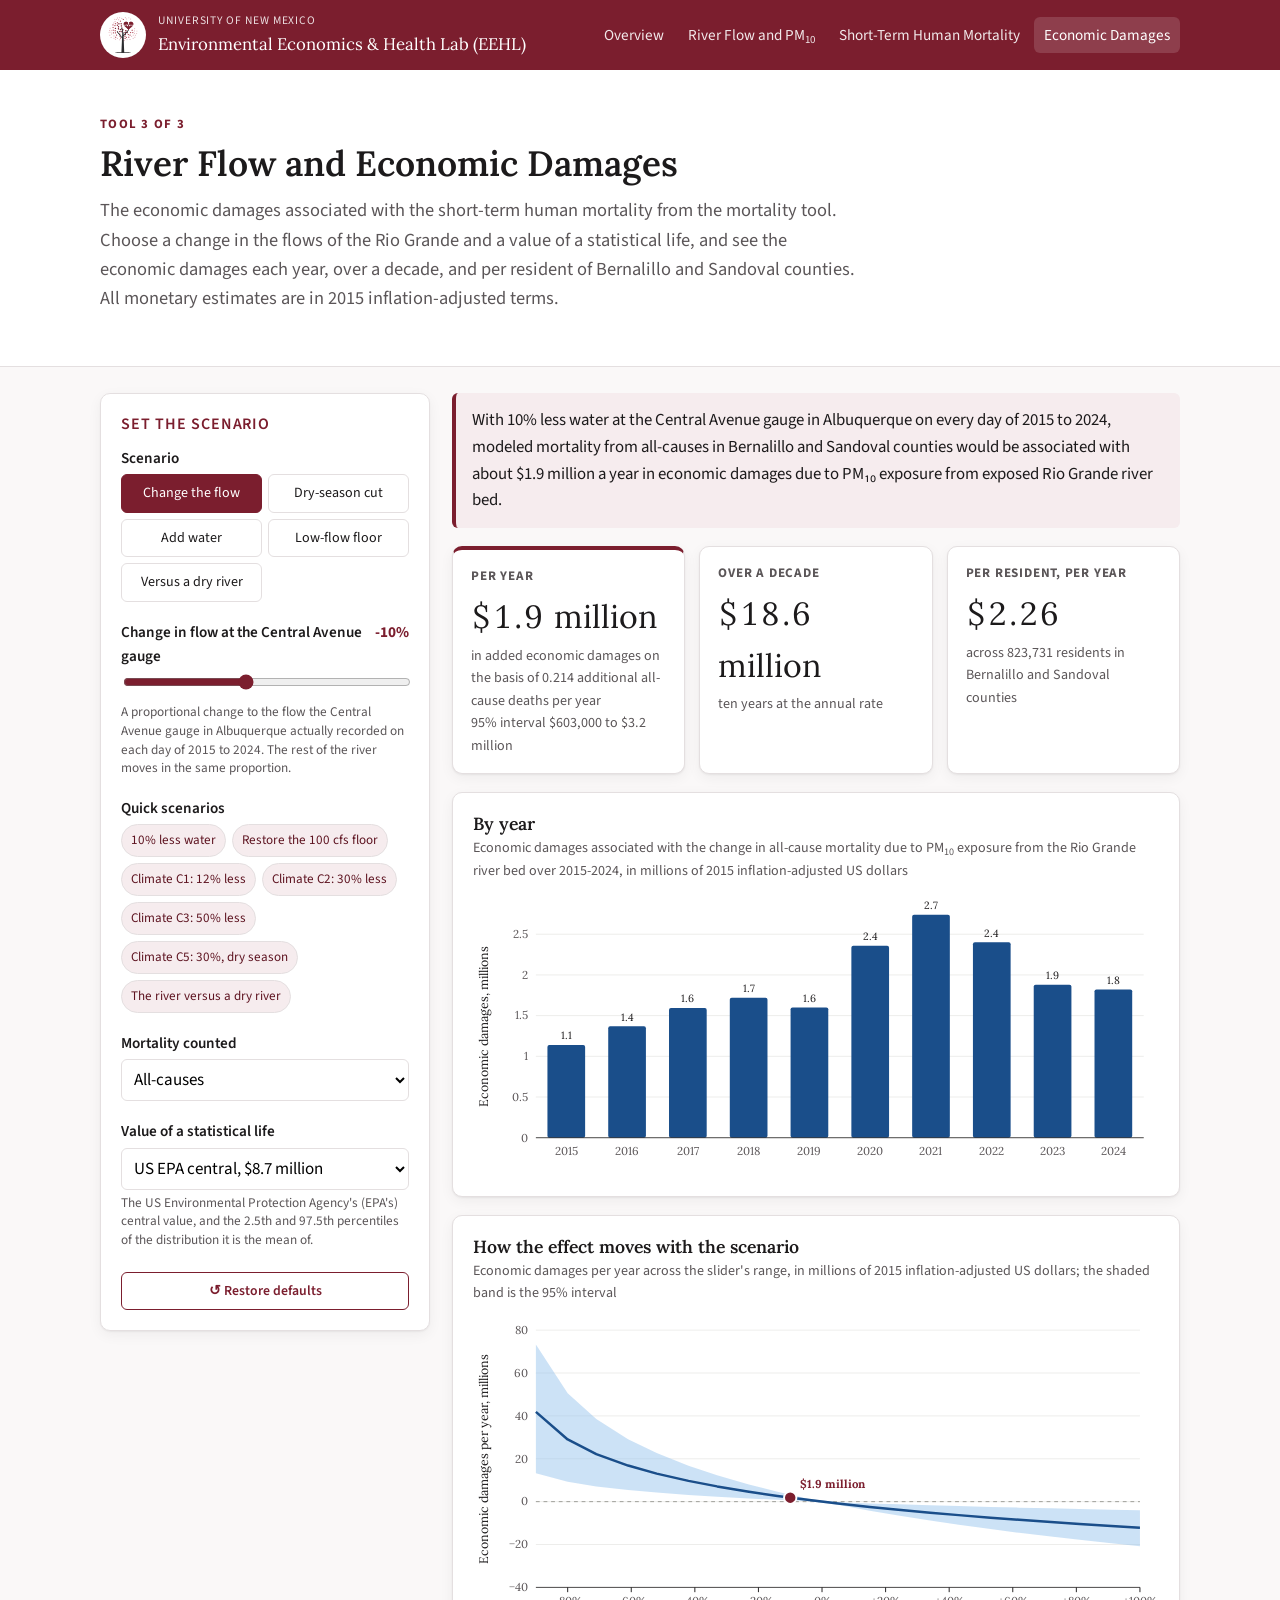
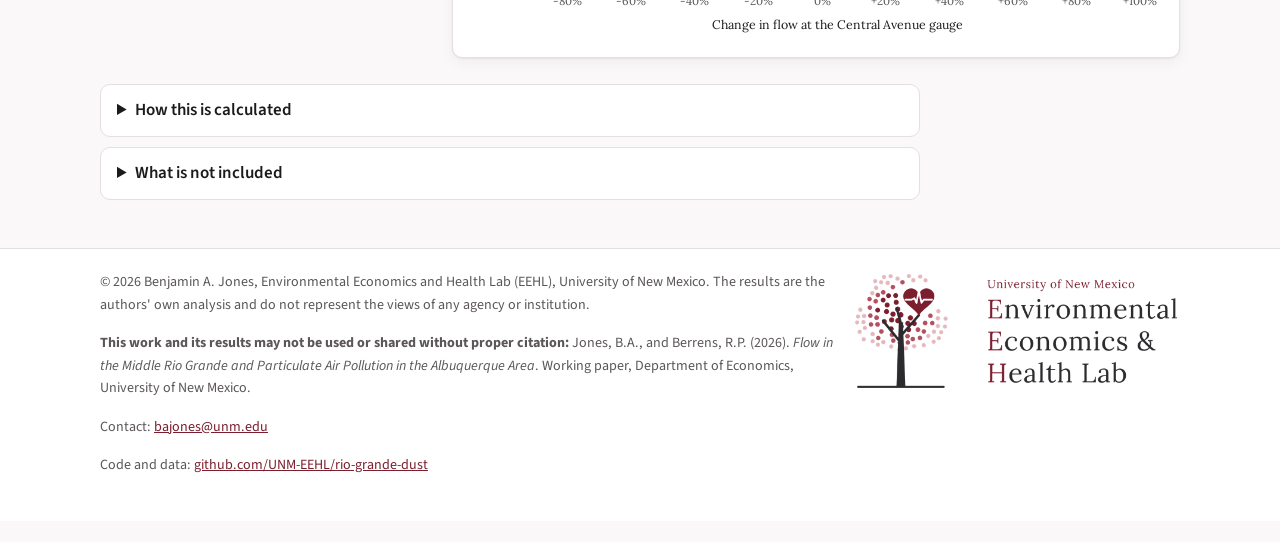
==== commit bacb40bd: "Short-Term Human Mortality tab and card; economic damages intro wording" ====
--- a/costs.html
+++ b/costs.html
@@ -22,7 +22,7 @@
     <nav class="nav" aria-label="Tools">
       <a href="index.html">Overview</a>
       <a href="pm10.html">River Flow and PM<sub>10</sub></a>
-      <a href="mortality.html">Human Mortality</a>
+      <a href="mortality.html">Short-Term Human Mortality</a>
       <a href="costs.html" aria-current="page">Economic Damages</a>
     </nav>
   </div>
@@ -32,7 +32,7 @@
   <div class="wrap">
     <div class="eyebrow">Tool 3 of 3</div>
     <h1>River Flow and Economic Damages</h1>
-    <p class="lede">The economic damages from the short-term human mortality in the mortality tool. Choose a change in the flows of the Rio Grande and a value of a statistical life, and see the economic damages each year, over a decade, and per resident of Bernalillo and Sandoval counties. All monetary estimates are in 2015 inflation-adjusted terms.</p>
+    <p class="lede">The economic damages associated with the short-term human mortality from the mortality tool. Choose a change in the flows of the Rio Grande and a value of a statistical life, and see the economic damages each year, over a decade, and per resident of Bernalillo and Sandoval counties. All monetary estimates are in 2015 inflation-adjusted terms.</p>
   </div>
 </section>
 
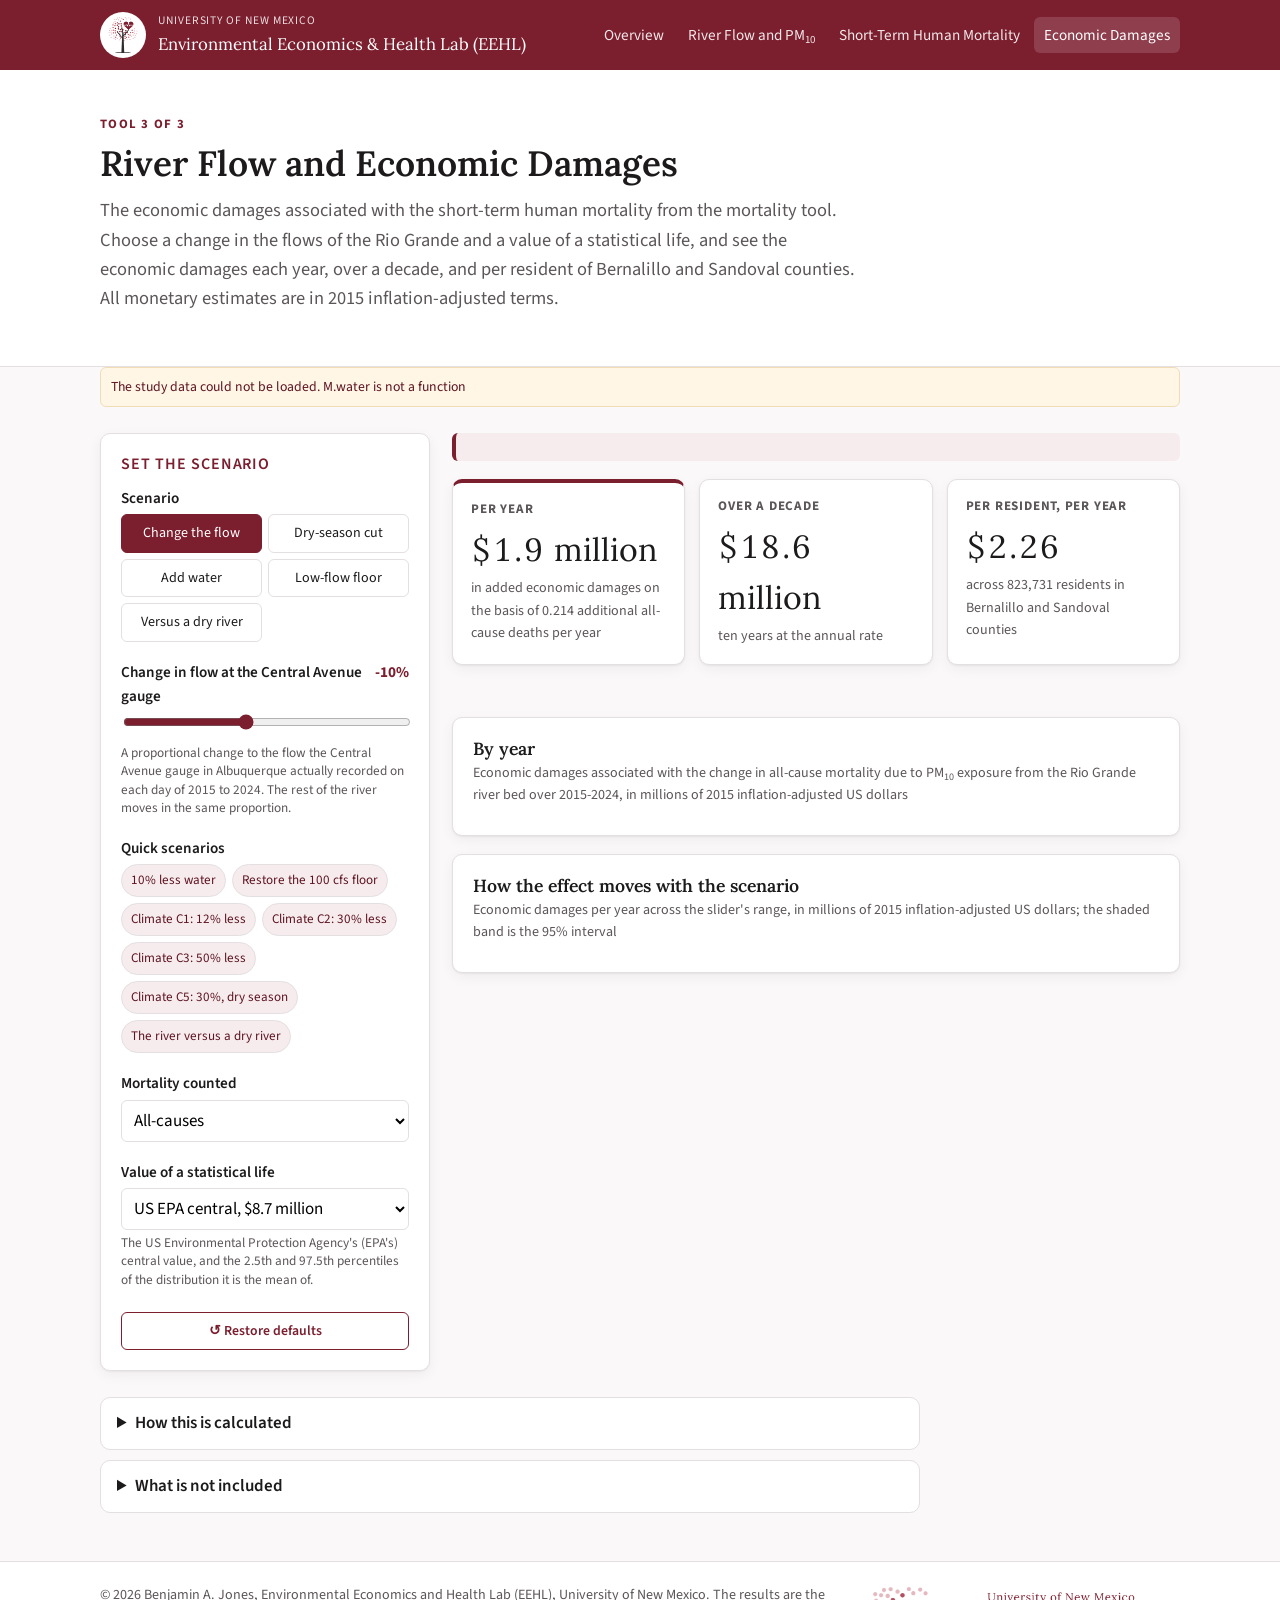
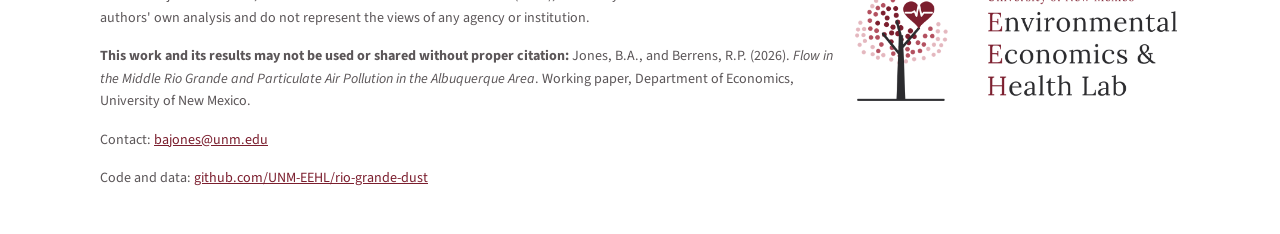
==== commit c79bdf47: "Water volume in acre-feet at the Central Avenue gauge on every tool (pages)" ====
--- a/costs.html
+++ b/costs.html
@@ -60,6 +60,7 @@
         <div class="stat"><div class="k">Over a decade</div><div class="v" id="v-dec"></div><div class="s">ten years at the annual rate</div></div>
         <div class="stat"><div class="k">Per Resident, Per Year</div><div class="v" id="v-pc"></div><div class="s" id="v-pc-s"></div></div>
       </div>
+      <p class="water" id="water"></p>
       <div class="busy" id="busy"></div>
       <div class="panel chart">
         <h3>By year</h3>
@@ -138,6 +139,15 @@
     $("v-pc").textContent = (yr < 0 ? "−$" : "$") + Math.abs(yr / M.meanPop).toFixed(2);
     $("v-pc-s").textContent = "across " + Math.round(M.meanPop).toLocaleString("en-US") + " residents in Bernalillo and Sandoval counties";
     $("warn").classList.toggle("on", (sc.type === "percent" && raw <= -60) || (sc.type === "seasonal" && raw >= 45));
+    { const w = M.water(sc), af = w.afYr;
+      let per = "";
+      if (Math.abs(af) >= 1) {
+        const r = F.money(Math.abs(yr / af));
+        per = sc.type === "reference" ? ` That is about ${r} in economic damages avoided per acre-foot the river carried.`
+            : af > 0 ? ` That is about ${r} in economic damages ${yr <= 0 ? "avoided" : "added"} per acre-foot added.`
+                     : ` That is about ${r} in economic damages ${yr >= 0 ? "added" : "avoided"} per acre-foot removed.`;
+      }
+      $("water").innerHTML = RGUI.waterText(sc, w) + per + '<span class="af-note">' + RGUI.AF_NOTE + '</span>'; }
     const what = RGUI.describe(sc, raw);
     $("sum").textContent = sc.type === "reference"
       ? `Compared with a river carrying ${raw} cfs at the Central Avenue gauge in Albuquerque, the river as it actually flowed avoided about ${F.money(Math.abs(yr))} a year in economic damages from ${NAMES[e]} mortality over 2015 to 2024.`
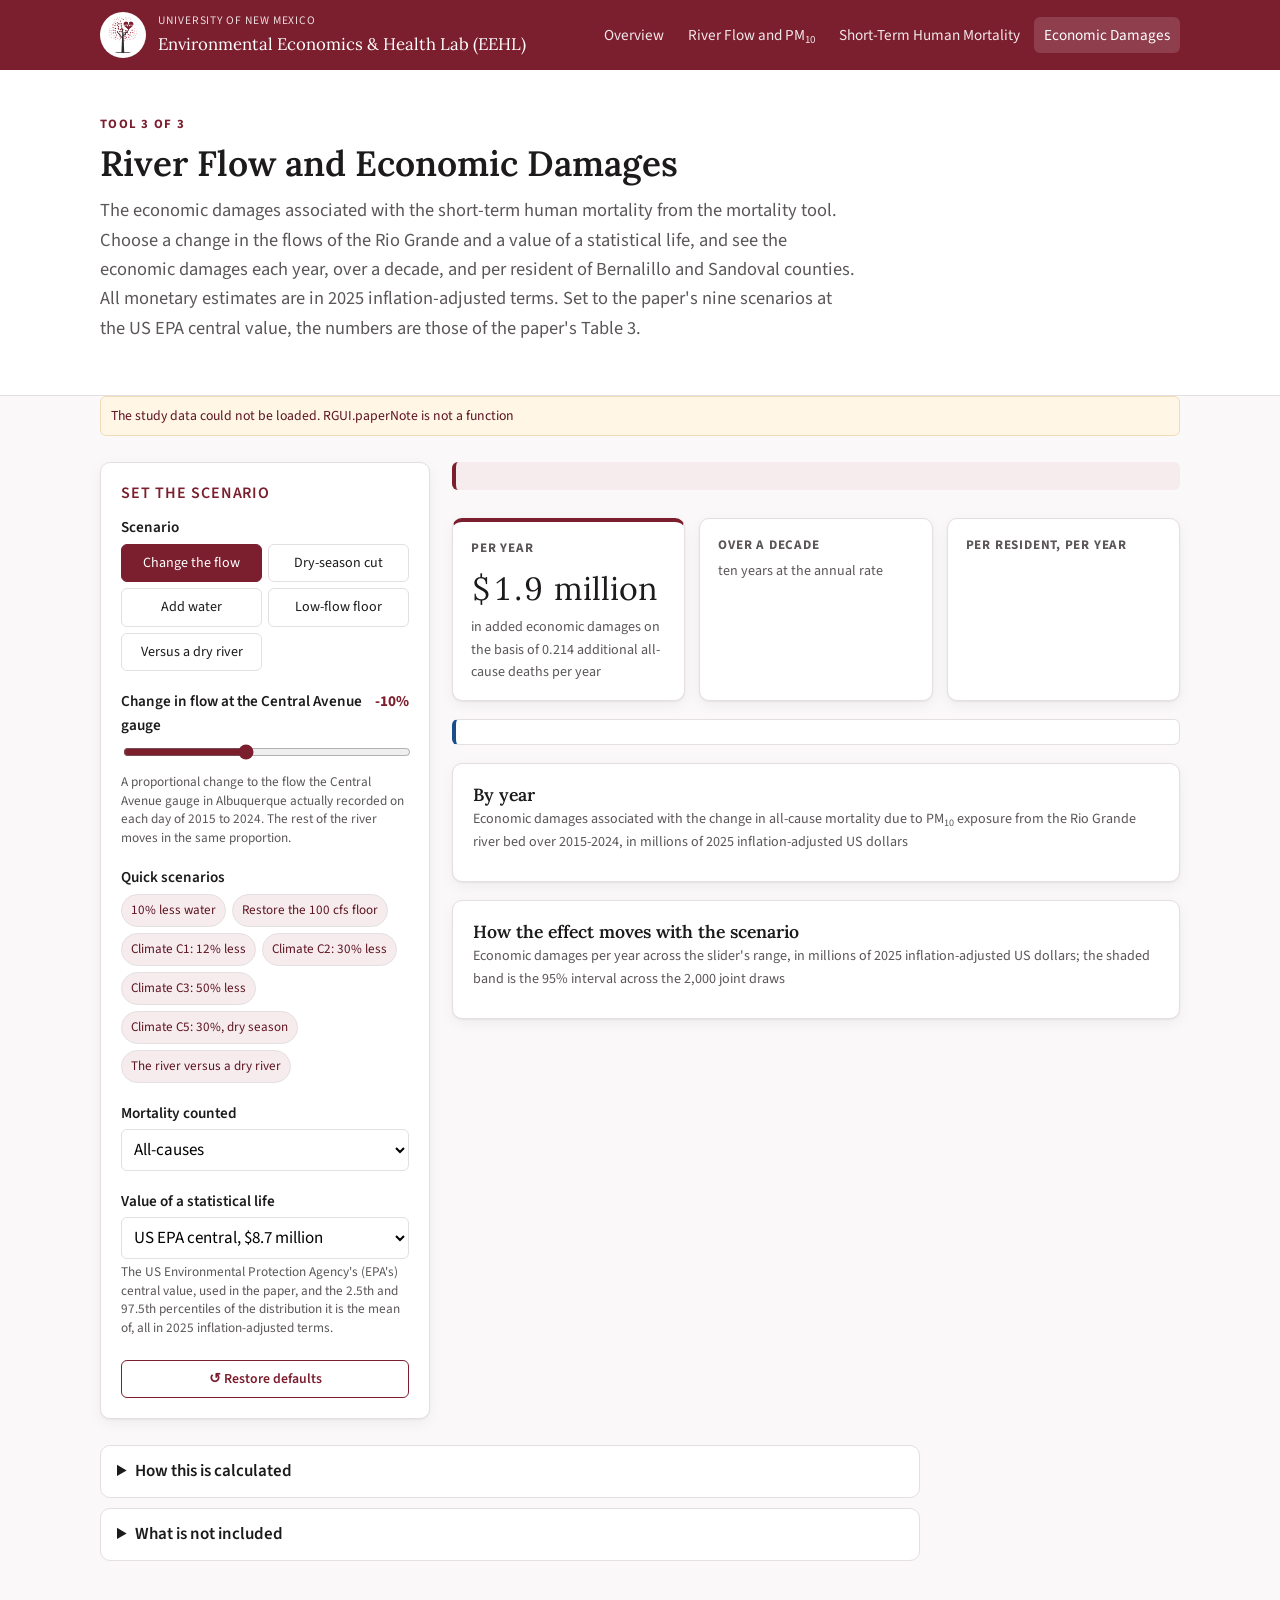
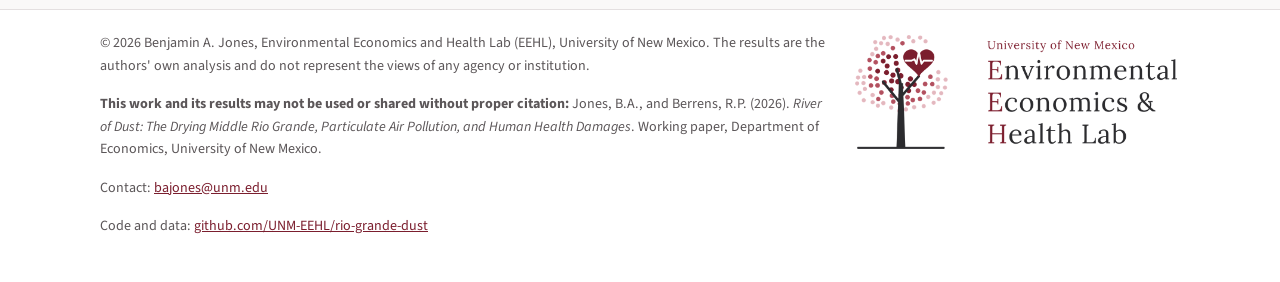
==== commit 1e3fabf2: "Match the paper: per-reach scenarios, typical-year climate scenarios, 2025 prices, new title" ====
--- a/costs.html
+++ b/costs.html
@@ -32,7 +32,7 @@
   <div class="wrap">
     <div class="eyebrow">Tool 3 of 3</div>
     <h1>River Flow and Economic Damages</h1>
-    <p class="lede">The economic damages associated with the short-term human mortality from the mortality tool. Choose a change in the flows of the Rio Grande and a value of a statistical life, and see the economic damages each year, over a decade, and per resident of Bernalillo and Sandoval counties. All monetary estimates are in 2015 inflation-adjusted terms.</p>
+    <p class="lede">The economic damages associated with the short-term human mortality from the mortality tool. Choose a change in the flows of the Rio Grande and a value of a statistical life, and see the economic damages each year, over a decade, and per resident of Bernalillo and Sandoval counties. All monetary estimates are in 2025 inflation-adjusted terms. Set to the paper's nine scenarios at the US EPA central value, the numbers are those of the paper's Table 3.</p>
   </div>
 </section>
 
@@ -49,12 +49,13 @@
         </select></div>
       <div class="ctl"><label for="vsl">Value of a statistical life</label>
         <select id="vsl"></select>
-        <div class="hint">The US Environmental Protection Agency's (EPA's) central value, and the 2.5th and 97.5th percentiles of the distribution it is the mean of.</div></div>
-      <div class="warn" id="warn">This is far outside the flows the river carried from 2015 to 2024, so the result is an extrapolation.</div>
+        <div class="hint">The US Environmental Protection Agency's (EPA's) central value, used in the paper, and the 2.5th and 97.5th percentiles of the distribution it is the mean of, all in 2025 inflation-adjusted terms.</div></div>
+      <div class="warn" id="warn">This is far outside the flows the river carried from 2015 to 2024 and the scenarios the paper reports, so the result is an extrapolation.</div>
       <button type="button" class="reset" id="reset">Restore defaults</button>
     </div>
     <div class="results">
       <p class="summary" id="sum"></p>
+      <p class="note" id="pnote"></p>
       <div class="stats">
         <div class="stat primary"><div class="k">Per Year</div><div class="v" id="v-yr"></div><div class="s" id="v-yr-s"></div><div class="s" id="v-yr-ci"></div></div>
         <div class="stat"><div class="k">Over a decade</div><div class="v" id="v-dec"></div><div class="s">ten years at the annual rate</div></div>
@@ -63,13 +64,13 @@
       <p class="water" id="water"></p>
       <div class="busy" id="busy"></div>
       <div class="panel chart">
-        <h3>By year</h3>
-        <div class="sub" id="c1sub">Economic damages associated with the change in all-cause mortality due to PM<sub>10</sub> exposure from the Rio Grande river bed over 2015-2024, in millions of 2015 inflation-adjusted US dollars</div>
+        <h3 id="c1h">By year</h3>
+        <div class="sub" id="c1sub">Economic damages associated with the change in all-cause mortality due to PM<sub>10</sub> exposure from the Rio Grande river bed over 2015-2024, in millions of 2025 inflation-adjusted US dollars</div>
         <div id="c1"></div>
       </div>
       <div class="panel chart">
         <h3>How the effect moves with the scenario</h3>
-        <div class="sub">Economic damages per year across the slider's range, in millions of 2015 inflation-adjusted US dollars; the shaded band is the 95% interval</div>
+        <div class="sub">Economic damages per year across the slider's range, in millions of 2025 inflation-adjusted US dollars; the shaded band is the 95% interval across the 2,000 joint draws</div>
         <div class="busy" id="band"></div>
         <div id="c2"></div>
       </div>
@@ -79,8 +80,8 @@
   <div class="prose">
     <details>
       <summary>How this is calculated</summary>
-      <p>Short-term human mortality (modeled) is computed exactly as in the mortality tool, with every scenario set at the Central Avenue gauge in Albuquerque and the other three reaches moving in the same proportion, and multiplied by the value of a statistical life. The Central Avenue setting is for these public tools only and is not the study's headline: the paper applies added flow, a low-flow floor, and the dry-river comparison to each reach's own gauge, so those three scenarios give different numbers here than in the paper, while the percentage cuts and the climate scenarios are the same. The central value is the one the US Environmental Protection Agency (EPA) currently applies, $8.71 million in 2015 inflation-adjusted terms, the mean of a Weibull distribution with scale 9,648,168 and shape 1.509588. The low and high choices are that distribution's 2.5th and 97.5th percentiles. The value is applied to all modeled mortality without adjustment for age, and without discounting, since all of it is short-term. The 95% interval reflects uncertainty in the regression and in the mortality coefficients at the chosen value of a statistical life.</p>
-      <p>The value of a statistical life is not the price of a human life. It is what people are willing to pay, added up, for small reductions in their risk of dying: if each of 100,000 people would pay $87 to cut that risk by one in 100,000, together they value one statistical life at $8.7 million.</p>
+      <p>Short-term human mortality (modeled) is computed exactly as in the mortality tool, with every scenario changing each of the four reaches at its own gauge, as in the paper, and multiplied by the value of a statistical life, the paper's Eq. (5). The central value is the one the US Environmental Protection Agency (EPA) currently applies, $8.71 million in 2015 inflation-adjusted terms, the mean of a Weibull distribution with scale 9,648,168 and shape 1.509588, restated as $11.82 million in 2025 inflation-adjusted terms with the Consumer Price Index for All Urban Consumers, as in the paper. The low and high choices are that distribution's 2.5th and 97.5th percentiles, restated the same way. The value is applied to all modeled mortality without adjustment for age, and without discounting, since all of it is short-term. For the paper's nine scenarios at the central value, the 95% confidence intervals are the paper's own; otherwise the 95% interval comes from 2,000 joint draws of the regression coefficient and the mortality coefficients, at the chosen value of a statistical life.</p>
+      <p>The value of a statistical life is not the price of a human life. It is what people are willing to pay, added up, for small reductions in their risk of dying: if each of 100,000 people would pay $118 to cut that risk by one in 100,000, together they value one statistical life at $11.8 million.</p>
     </details>
     <details>
       <summary>What is not included</summary>
@@ -93,7 +94,7 @@
   <div class="wrap">
     <div>
       <p>&copy; 2026 Benjamin A. Jones, Environmental Economics and Health Lab (EEHL), University of New Mexico. The results are the authors' own analysis and do not represent the views of any agency or institution.</p>
-      <p><strong>This work and its results may not be used or shared without proper citation:</strong> Jones, B.A., and Berrens, R.P. (2026). <em>Flow in the Middle Rio Grande and Particulate Air Pollution in the Albuquerque Area</em>. Working paper, Department of Economics, University of New Mexico.</p>
+      <p><strong>This work and its results may not be used or shared without proper citation:</strong> Jones, B.A., and Berrens, R.P. (2026). <em>River of Dust: The Drying Middle Rio Grande, Particulate Air Pollution, and Human Health Damages</em>. Working paper, Department of Economics, University of New Mexico.</p>
       <p>Contact: <a href="mailto:bajones@unm.edu">bajones@unm.edu</a></p>
       <p>Code and data: <a href="https://github.com/UNM-EEHL/rio-grande-dust">github.com/UNM-EEHL/rio-grande-dust</a></p>
     </div>
@@ -108,6 +109,7 @@
 (async function () {
   const M = await RGModel.load("data/");
   const F = RGUI.fmt, $ = id => document.getElementById(id);
+  const MON = ["Jan", "Feb", "Mar", "Apr", "May", "Jun", "Jul", "Aug", "Sep", "Oct", "Nov", "Dec"];
   const vslSel = $("vsl");
   [["central", "US EPA central, " + F.money(M.vsl.central)], ["low", "Low, " + F.money(M.vsl.low)],
    ["high", "High, " + F.money(M.vsl.high)]].forEach(([k, l]) =>
@@ -119,7 +121,8 @@
     $("busy").textContent = "Computing 95% intervals…";
     setTimeout(() => {
       const ci = M.intervals(sc), e = $("ep").value, V = M.vsl[vslSel.value];
-      $("v-yr-ci").textContent = "95% interval " + F.money(ci[e][0] * V) + " to " + F.money(ci[e][1] * V);
+      const lab = vslSel.value === "central" ? RGUI.ciSource(ci) : "95% interval";
+      $("v-yr-ci").textContent = lab + " " + F.money(ci[e][0] * V) + " to " + F.money(ci[e][1] * V);
       $("busy").textContent = "";
     }, 20);
   }, 120);
@@ -128,56 +131,56 @@
     const c = M.central(sc), e = $("ep").value, V = M.vsl[vslSel.value];
     const yr = c.deathsYr[e] * V;
     $("v-yr").textContent = F.money(yr);
-    { const nd = F.deaths(Math.abs(c.deathsYr[e])), L = LBL[e];
+    { const nd = F.deaths(Math.abs(c.deathsYr[e]), sc), L = LBL[e];
       $("v-yr-s").textContent = sc.type === "reference"
-        ? (yr >= 0 ? `in economic damages the river avoids, on the basis of ${nd} fewer ${L} deaths per year`
+        ? (yr <= 0 ? `in economic damages that observed flows prevent, on the basis of ${nd} fewer ${L} deaths per year`
                    : `in added economic damages, on the basis of ${nd} additional ${L} deaths per year`)
         : (yr >= 0 ? `in added economic damages on the basis of ${nd} additional ${L} deaths per year`
                    : `in economic damages avoided on the basis of ${nd} fewer ${L} deaths per year`); }
     $("v-yr-ci").textContent = "";
+    $("pnote").textContent = vslSel.value === "central" ? RGUI.paperNote(c.prow) : "";
     $("v-dec").textContent = F.money(yr * 10);
     $("v-pc").textContent = (yr < 0 ? "−$" : "$") + Math.abs(yr / M.meanPop).toFixed(2);
     $("v-pc-s").textContent = "across " + Math.round(M.meanPop).toLocaleString("en-US") + " residents in Bernalillo and Sandoval counties";
-    $("warn").classList.toggle("on", (sc.type === "percent" && raw <= -60) || (sc.type === "seasonal" && raw >= 45));
+    $("warn").classList.toggle("on", RGUI.extrapolated(sc, raw));
     { const w = M.water(sc), af = w.afYr;
       let per = "";
       if (Math.abs(af) >= 1) {
         const r = F.money(Math.abs(yr / af));
-        per = sc.type === "reference" ? ` That is about ${r} in economic damages avoided per acre-foot the river carried.`
+        per = sc.type === "reference" ? ` That is about ${r} in economic damages prevented per acre-foot the river carried.`
             : af > 0 ? ` That is about ${r} in economic damages ${yr <= 0 ? "avoided" : "added"} per acre-foot added.`
                      : ` That is about ${r} in economic damages ${yr >= 0 ? "added" : "avoided"} per acre-foot removed.`;
       }
       $("water").innerHTML = RGUI.waterText(sc, w) + per + '<span class="af-note">' + RGUI.AF_NOTE + '</span>'; }
     const what = RGUI.describe(sc, raw);
     $("sum").textContent = sc.type === "reference"
-      ? `Compared with a river carrying ${raw} cfs at the Central Avenue gauge in Albuquerque, the river as it actually flowed avoided about ${F.money(Math.abs(yr))} a year in economic damages from ${NAMES[e]} mortality over 2015 to 2024.`
-      : `With ${what}, modeled mortality from ${NAMES[e]} in Bernalillo and Sandoval counties would ${yr >= 0 ? "be associated with" : "avoid"} about ${F.money(Math.abs(yr))} a year in economic damages due to PM₁₀ exposure from exposed Rio Grande river bed.`;
-    $("c1sub").innerHTML = `Economic damages associated with the change in ${LBL[e]} mortality due to PM<sub>10</sub> exposure from the Rio Grande river bed over 2015-2024, in millions of 2015 inflation-adjusted US dollars`;
-    RGCharts.bars($("c1"), { labels: c.years.map(String), values: c.years.map(y => c.byYear[y][e] * V / 1e6),
-      fmt: v => F.minus(v.toFixed(v === 0 ? 0 : Math.abs(v) < 1 ? 2 : 1)), fmtAxis: v => F.minus(String(+v.toFixed(2))),
-      ylabel: "Economic damages, millions", aria: "Economic damages by year" });
+      ? `Compared with ${what}, the river as it actually flowed prevented about ${F.money(Math.abs(yr))} per year in economic damages from mortality from ${NAMES[e]} over 2015 to 2024.`
+      : c.climate
+        ? `In ${what}, modeled mortality from ${NAMES[e]} in Bernalillo and Sandoval counties would ${yr >= 0 ? "be associated with" : "avoid"} about ${F.money(Math.abs(yr))} per year in economic damages due to PM₁₀ exposure from exposed Rio Grande river bed.`
+        : `With ${what}, modeled mortality from ${NAMES[e]} in Bernalillo and Sandoval counties would ${yr >= 0 ? "be associated with" : "avoid"} about ${F.money(Math.abs(yr))} per year in economic damages due to PM₁₀ exposure from exposed Rio Grande river bed.`;
+    if (c.climate) {
+      $("c1h").textContent = "By month of a typical year";
+      $("c1sub").innerHTML = `Economic damages associated with the change in ${LBL[e]} mortality due to PM<sub>10</sub> exposure from the Rio Grande river bed, each month of a typical year, in millions of 2025 inflation-adjusted US dollars`;
+      RGCharts.bars($("c1"), { labels: MON, values: MON.map((m, i) => c.byMonth[i + 1][e] * V / 1e6),
+        fmt: v => F.minus(v.toFixed(v === 0 ? 0 : Math.abs(v) < 1 ? 2 : 1)), fmtAxis: v => F.minus(String(+v.toFixed(2))),
+        ylabel: "Economic damages, millions", aria: "Economic damages by month of a typical year" });
+    } else {
+      $("c1h").textContent = "By year";
+      $("c1sub").innerHTML = `Economic damages associated with the change in ${LBL[e]} mortality due to PM<sub>10</sub> exposure from the Rio Grande river bed over 2015-2024, in millions of 2025 inflation-adjusted US dollars`;
+      RGCharts.bars($("c1"), { labels: c.years.map(String), values: c.years.map(y => c.byYear[y][e] * V / 1e6),
+        fmt: v => F.minus(v.toFixed(v === 0 ? 0 : Math.abs(v) < 1 ? 2 : 1)), fmtAxis: v => F.minus(String(+v.toFixed(2))),
+        ylabel: "Economic damages, millions", aria: "Economic damages by year" });
+    }
     if (ctl) { cur2 = { g: ctl.grid(), raw, yr, e, V }; drawC2(); }
     slow(sc);
   }
-  /* The second chart's 95% band: the interval in modeled mortality across the 2,000 joint
-     draws at each point of the slider's range, times the chosen value of a statistical life.
-     It depends on the scenario type and the cause, so it is computed once for each pair,
-     a few points at a time so the page stays responsive. */
+  /* The second chart's 95% band: the interval in modeled mortality across the
+     2,000 joint draws at each point of the slider's range, times the chosen
+     value of a statistical life. It depends on the scenario type and the
+     cause, so it is computed once for each pair, a few points at a time so
+     the page stays responsive. */
   let cur2 = null;
   const bands = {}, busyBand = {};
-  function ciEnd(sc, e) {
-    const dE = M.exposure(sc), D = M.D, K = M.draws.bE.length, idx = [];
-    for (let t = 0; t < D.n; t++) if (Number.isFinite(D.pm10[t])) idx.push(t);
-    const out = new Float64Array(K), y0 = D.y0[e];
-    for (let k = 0; k < K; k++) {
-      const bE = M.draws.bE[k], b = M.draws[e][k];
-      let s = 0;
-      for (let i = 0; i < idx.length; i++) { const t = idx[i]; s += y0[t] * (Math.exp(b * D.pm10[t] * (Math.exp(bE * dE[t]) - 1)) - 1); }
-      out[k] = s / idx.length * 365.25;
-    }
-    out.sort();
-    return [out[Math.floor(0.025 * K) - 1], out[Math.ceil(0.975 * K) - 1]];
-  }
   function drawC2() {
     const { g, raw, yr, e, V } = cur2, key = g.type + "|" + e, B = bands[key], f = V / 1e6;
     const xs = B ? B.xs : g.raw;
@@ -197,7 +200,7 @@
     (function step() {
       const sc = { type: g.type, value: g.toValue(xs[i]) };
       ys.push(M.central(sc).deathsYr[e]);
-      const ci = ciEnd(sc, e); lo.push(ci[0]); hi.push(ci[1]);
+      const ci = M.drawIntervals(sc)[e]; lo.push(ci[0]); hi.push(ci[1]);
       i++;
       if (i < xs.length) { setTimeout(step, 0); return; }
       bands[key] = { xs, ys, lo, hi };
--- a/assets/style.css
+++ b/assets/style.css
@@ -140,3 +140,6 @@
 
 /* chemical subscripts (PM10) that do not disturb line spacing */
 sub { font-size: 0.72em; line-height: 0; position: relative; vertical-align: baseline; bottom: -0.28em; }
+
+.water { margin: 0; padding: 12px 16px; background: var(--card); border: 1px solid var(--line); border-left: 4px solid var(--blue); border-radius: 6px; }
+.water .af-note { display: block; margin-top: 4px; font-size: 0.86rem; color: var(--muted); }
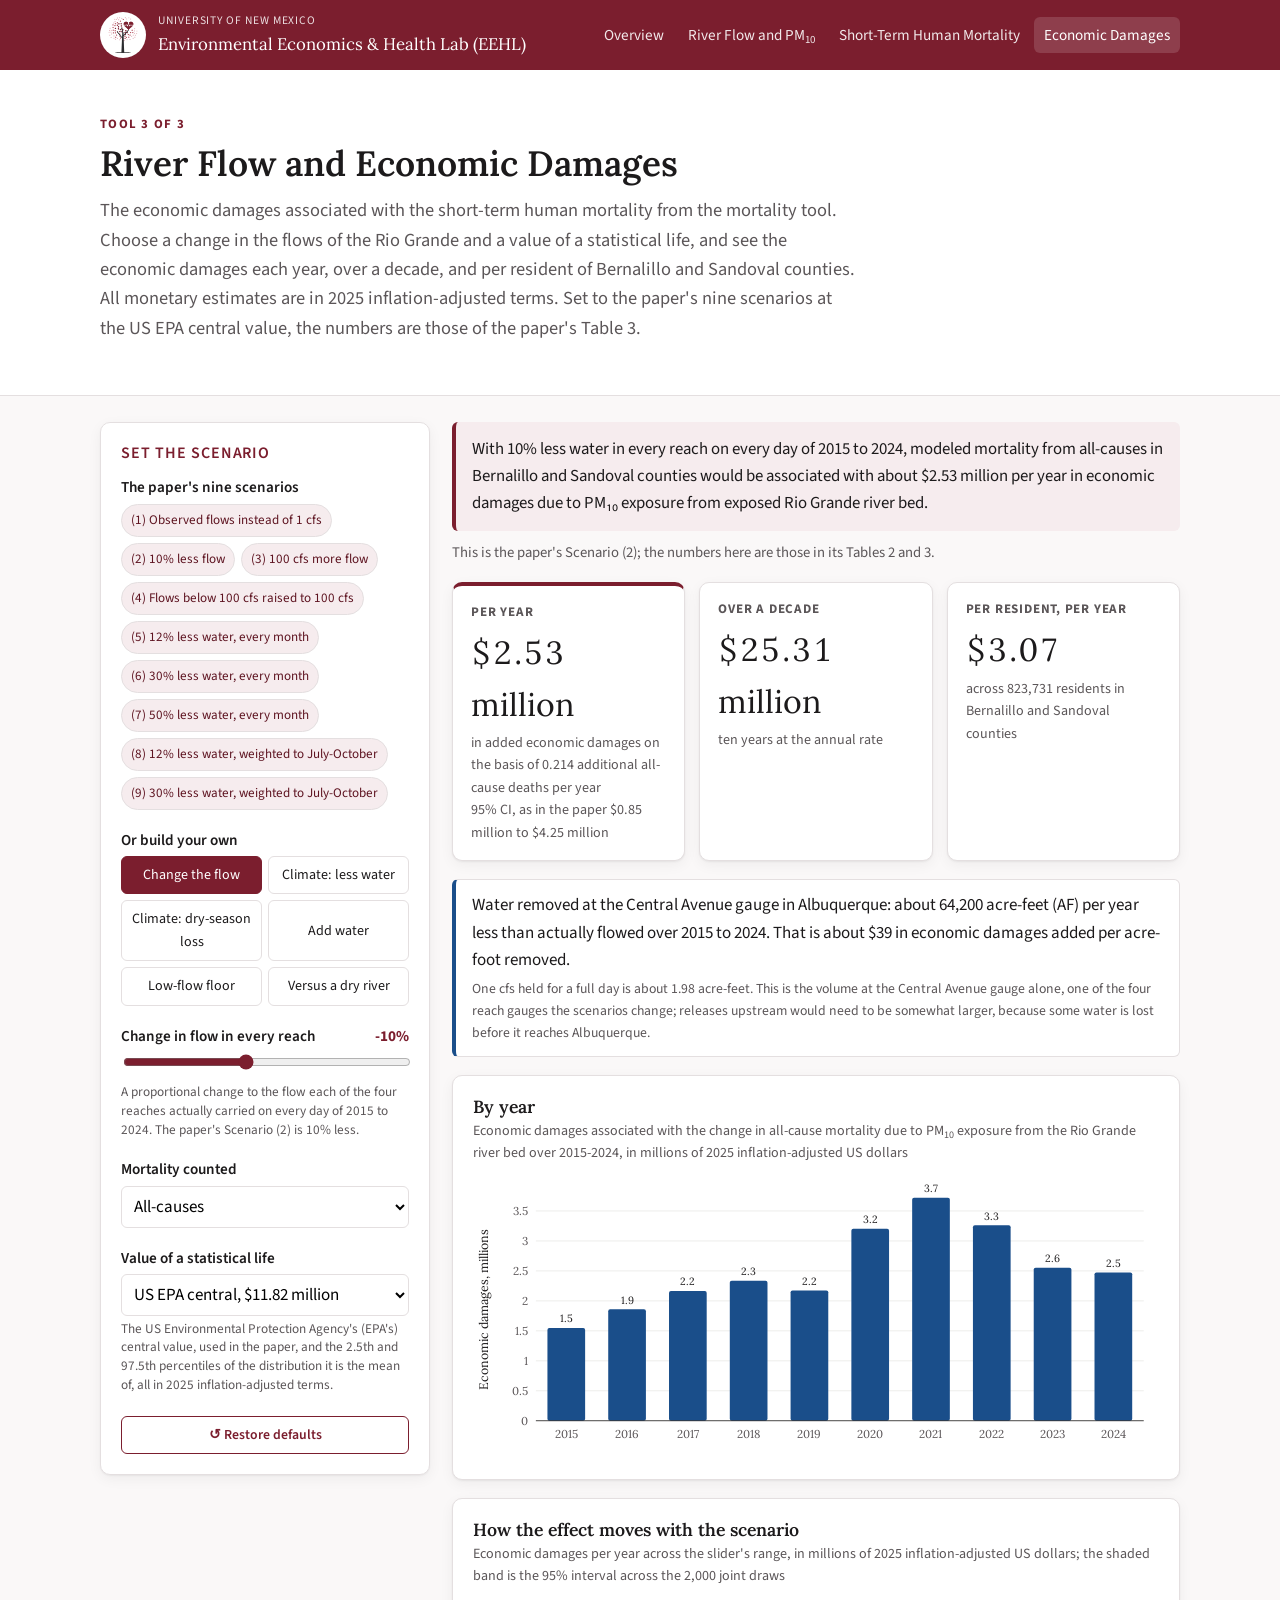
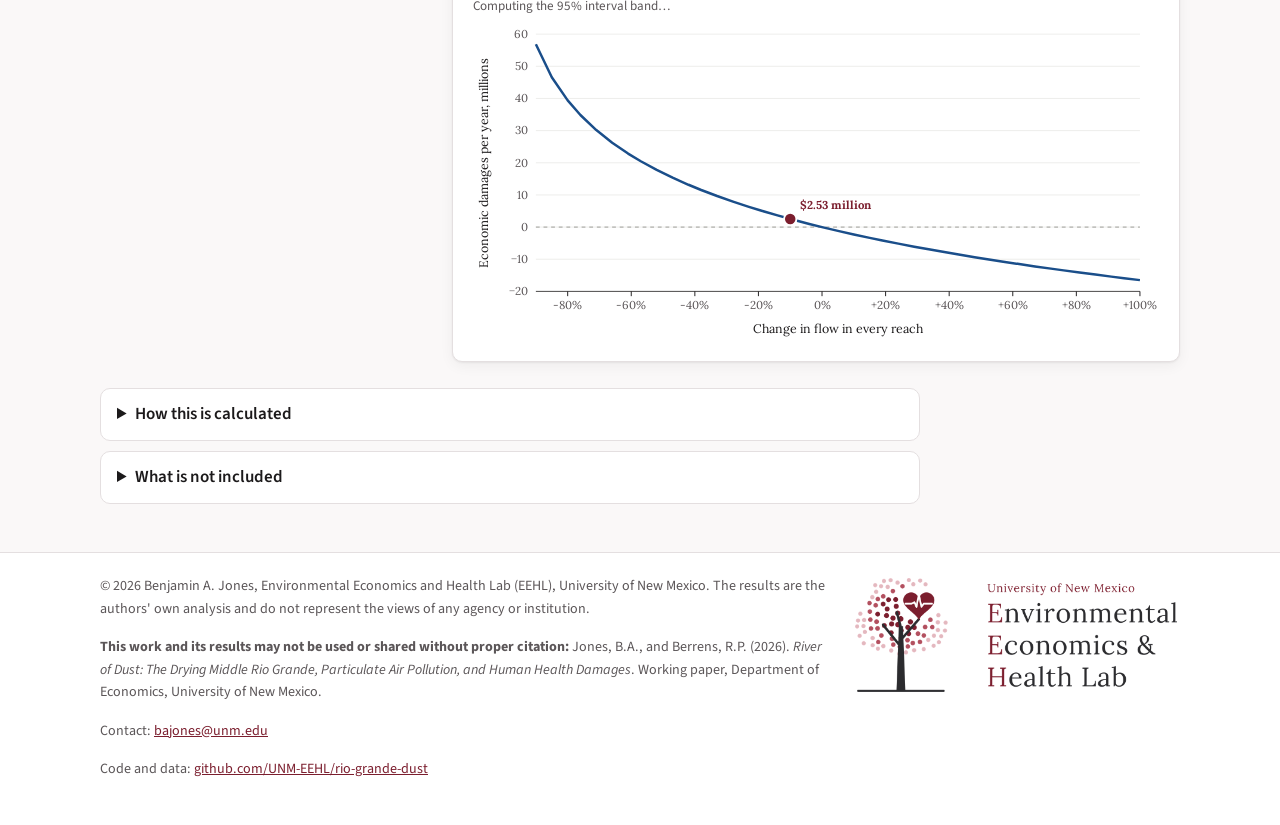
==== commit 1d5a16c4: "Methods and not-included text checked against the paper; overview VSL in 2025 prices only" ====
--- a/costs.html
+++ b/costs.html
@@ -80,12 +80,12 @@
   <div class="prose">
     <details>
       <summary>How this is calculated</summary>
-      <p>Short-term human mortality (modeled) is computed exactly as in the mortality tool, with every scenario changing each of the four reaches at its own gauge, as in the paper, and multiplied by the value of a statistical life, the paper's Eq. (5). The central value is the one the US Environmental Protection Agency (EPA) currently applies, $8.71 million in 2015 inflation-adjusted terms, the mean of a Weibull distribution with scale 9,648,168 and shape 1.509588, restated as $11.82 million in 2025 inflation-adjusted terms with the Consumer Price Index for All Urban Consumers, as in the paper. The low and high choices are that distribution's 2.5th and 97.5th percentiles, restated the same way. The value is applied to all modeled mortality without adjustment for age, and without discounting, since all of it is short-term. For the paper's nine scenarios at the central value, the 95% confidence intervals are the paper's own; otherwise the 95% interval comes from 2,000 joint draws of the regression coefficient and the mortality coefficients, at the chosen value of a statistical life.</p>
+      <p>Short-term human mortality (modeled) is computed exactly as in the mortality tool, with every scenario changing each of the four reaches at its own gauge, as in the paper, and multiplied by the value of a statistical life, the paper's Eq. (5). The central value is the one the US Environmental Protection Agency (EPA) currently applies, $8.71 million in 2015 inflation-adjusted terms, the mean of a Weibull distribution the US EPA fitted to 26 value of a statistical life studies (scale 9,648,168, shape 1.509588), restated as $11.82 million in 2025 inflation-adjusted terms with the Consumer Price Index for All Urban Consumers, as in the paper. The low and high choices are that distribution's 2.5th and 97.5th percentiles, restated the same way. The value is applied to all modeled mortality without adjustment for age, and without discounting, since all of it is short-term. For the paper's nine scenarios at the central value, the 95% confidence intervals are the paper's own; otherwise the 95% interval comes from 2,000 joint draws of the regression coefficient and the mortality coefficients, at the chosen value of a statistical life.</p>
       <p>The value of a statistical life is not the price of a human life. It is what people are willing to pay, added up, for small reductions in their risk of dying: if each of 100,000 people would pay $118 to cut that risk by one in 100,000, together they value one statistical life at $11.8 million.</p>
     </details>
     <details>
       <summary>What is not included</summary>
-      <p>Only short-term mortality from PM<sub>10</sub> is valued. Hospital admissions, emergency visits, lost work and school days, long-term mortality, and the effects of fine particulate matter (PM<sub>2.5</sub>) are not counted, so these are lower bounds on the economic damages.</p>
+      <p>Only the short-term mortality of the mortality tool is valued. Illness, such as hospital admissions, emergency visits, and lost work and school days, and long-term mortality are left out, so these are likely conservative estimates of the economic damages. The value of a statistical life is restated in 2025 prices without a separate adjustment for income growth, as in the paper.</p>
     </details>
   </div>
 </main>
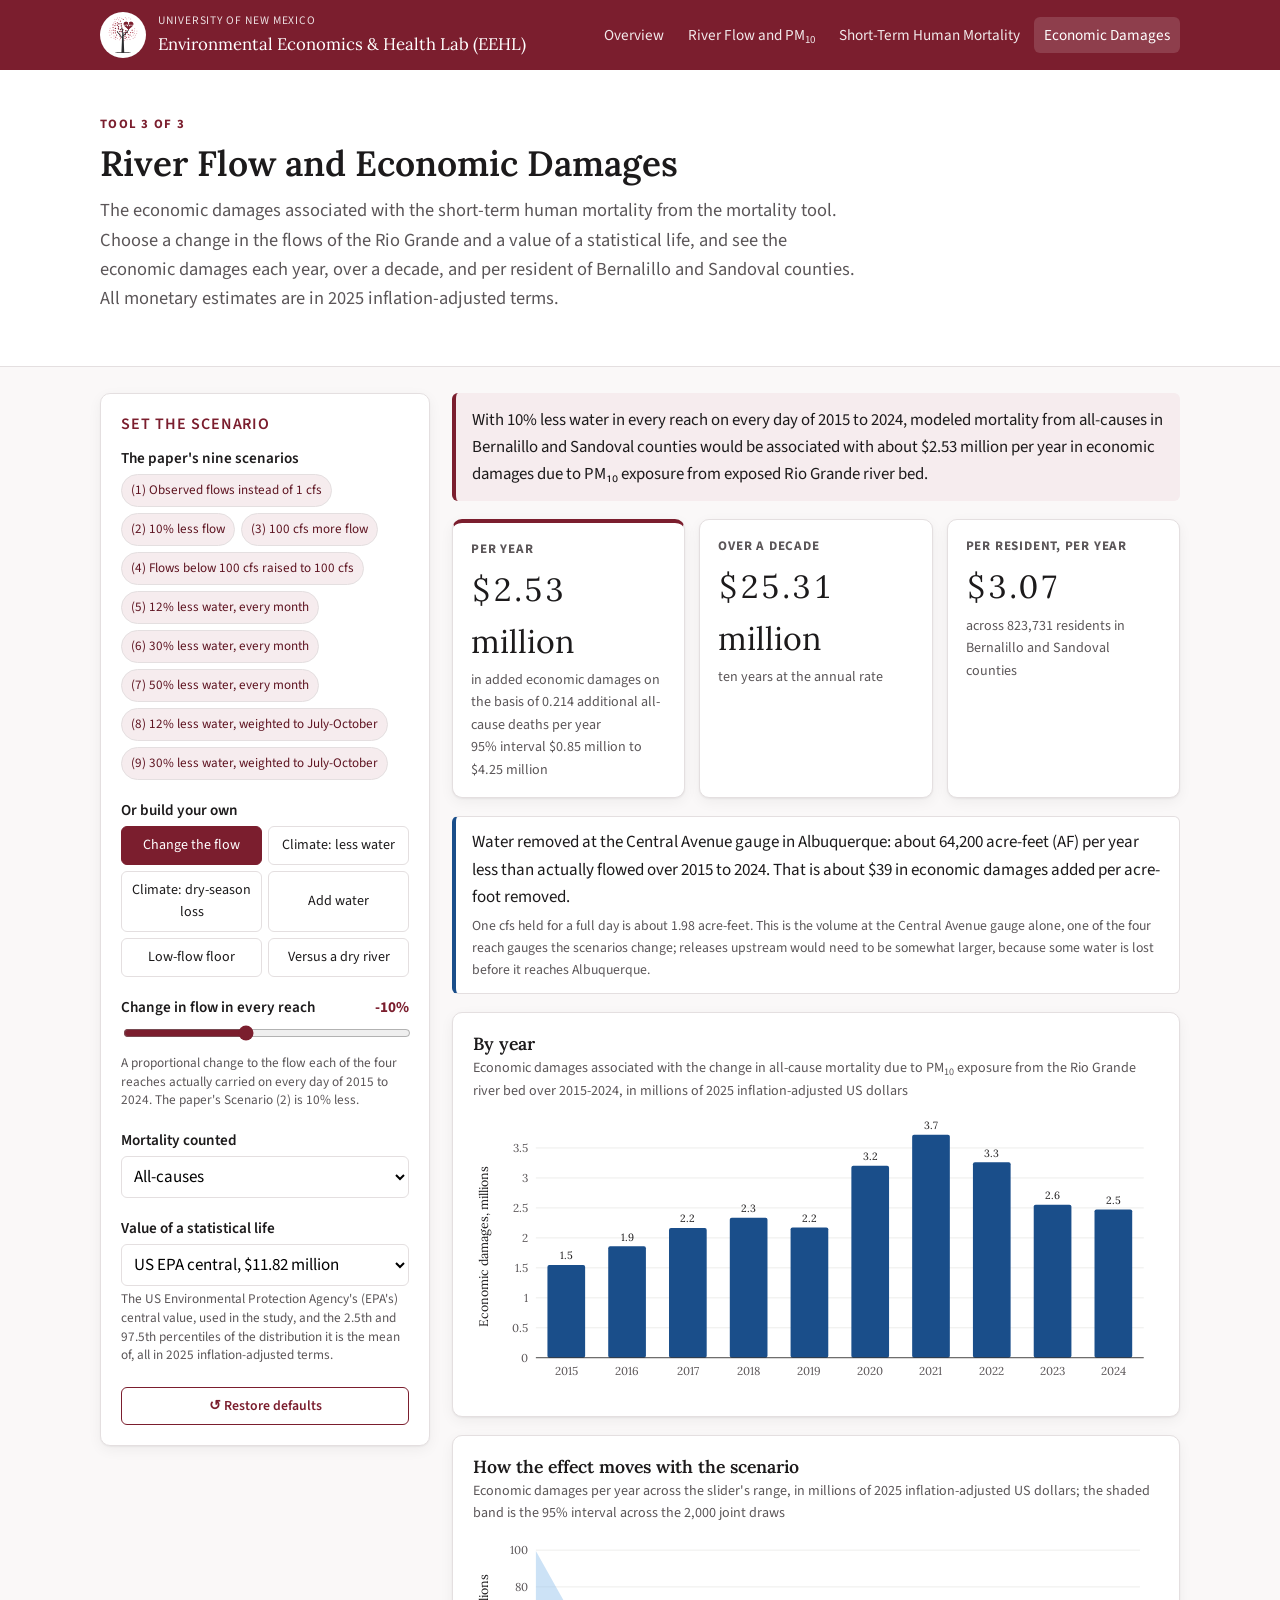
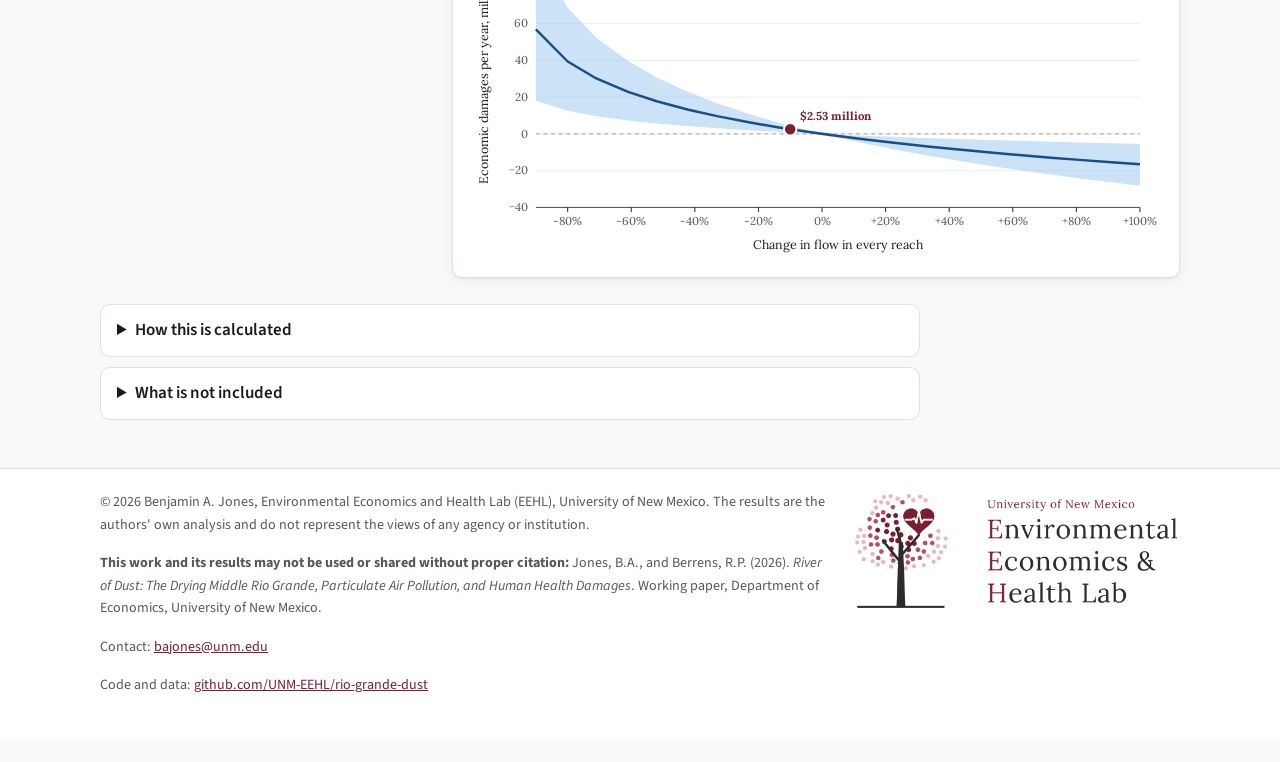
==== commit 97ec0011: "Stand-alone pages: no paper scenario, table, or equation numbers; the study is cited at the bottom" ====
--- a/costs.html
+++ b/costs.html
@@ -32,7 +32,7 @@
   <div class="wrap">
     <div class="eyebrow">Tool 3 of 3</div>
     <h1>River Flow and Economic Damages</h1>
-    <p class="lede">The economic damages associated with the short-term human mortality from the mortality tool. Choose a change in the flows of the Rio Grande and a value of a statistical life, and see the economic damages each year, over a decade, and per resident of Bernalillo and Sandoval counties. All monetary estimates are in 2025 inflation-adjusted terms. Set to the paper's nine scenarios at the US EPA central value, the numbers are those of the paper's Table 3.</p>
+    <p class="lede">The economic damages associated with the short-term human mortality from the mortality tool. Choose a change in the flows of the Rio Grande and a value of a statistical life, and see the economic damages each year, over a decade, and per resident of Bernalillo and Sandoval counties. All monetary estimates are in 2025 inflation-adjusted terms.</p>
   </div>
 </section>
 
@@ -49,13 +49,12 @@
         </select></div>
       <div class="ctl"><label for="vsl">Value of a statistical life</label>
         <select id="vsl"></select>
-        <div class="hint">The US Environmental Protection Agency's (EPA's) central value, used in the paper, and the 2.5th and 97.5th percentiles of the distribution it is the mean of, all in 2025 inflation-adjusted terms.</div></div>
-      <div class="warn" id="warn">This is far outside the flows the river carried from 2015 to 2024 and the scenarios the paper reports, so the result is an extrapolation.</div>
+        <div class="hint">The US Environmental Protection Agency's (EPA's) central value, used in the study, and the 2.5th and 97.5th percentiles of the distribution it is the mean of, all in 2025 inflation-adjusted terms.</div></div>
+      <div class="warn" id="warn">This is far outside the flows the river carried from 2015 to 2024 and the scenarios the study considers, so the result is an extrapolation.</div>
       <button type="button" class="reset" id="reset">Restore defaults</button>
     </div>
     <div class="results">
       <p class="summary" id="sum"></p>
-      <p class="note" id="pnote"></p>
       <div class="stats">
         <div class="stat primary"><div class="k">Per Year</div><div class="v" id="v-yr"></div><div class="s" id="v-yr-s"></div><div class="s" id="v-yr-ci"></div></div>
         <div class="stat"><div class="k">Over a decade</div><div class="v" id="v-dec"></div><div class="s">ten years at the annual rate</div></div>
@@ -80,12 +79,12 @@
   <div class="prose">
     <details>
       <summary>How this is calculated</summary>
-      <p>Short-term human mortality (modeled) is computed exactly as in the mortality tool, with every scenario changing each of the four reaches at its own gauge, as in the paper, and multiplied by the value of a statistical life, the paper's Eq. (5). The central value is the one the US Environmental Protection Agency (EPA) currently applies, $8.71 million in 2015 inflation-adjusted terms, the mean of a Weibull distribution the US EPA fitted to 26 value of a statistical life studies (scale 9,648,168, shape 1.509588), restated as $11.82 million in 2025 inflation-adjusted terms with the Consumer Price Index for All Urban Consumers, as in the paper. The low and high choices are that distribution's 2.5th and 97.5th percentiles, restated the same way. The value is applied to all modeled mortality without adjustment for age, and without discounting, since all of it is short-term. For the paper's nine scenarios at the central value, the 95% confidence intervals are the paper's own; otherwise the 95% interval comes from 2,000 joint draws of the regression coefficient and the mortality coefficients, at the chosen value of a statistical life.</p>
+      <p>Short-term human mortality (modeled) is computed exactly as in the mortality tool, with every scenario changing each of the four reaches at its own gauge, and multiplied by the value of a statistical life. The central value is the one the US Environmental Protection Agency (EPA) currently applies, $8.71 million in 2015 inflation-adjusted terms, the mean of a Weibull distribution the US EPA fitted to 26 value of a statistical life studies (scale 9,648,168, shape 1.509588), restated as $11.82 million in 2025 inflation-adjusted terms with the Consumer Price Index for All Urban Consumers. The low and high choices are that distribution's 2.5th and 97.5th percentiles, restated the same way. The value is applied to all modeled mortality without adjustment for age, and without discounting, since all of it is short-term. The 95% interval comes from 2,000 Monte Carlo draws of the regression coefficient and the mortality coefficients, at the chosen value of a statistical life.</p>
       <p>The value of a statistical life is not the price of a human life. It is what people are willing to pay, added up, for small reductions in their risk of dying: if each of 100,000 people would pay $118 to cut that risk by one in 100,000, together they value one statistical life at $11.8 million.</p>
     </details>
     <details>
       <summary>What is not included</summary>
-      <p>Only the short-term mortality of the mortality tool is valued. Illness, such as hospital admissions, emergency visits, and lost work and school days, and long-term mortality are left out, so these are likely conservative estimates of the economic damages. The value of a statistical life is restated in 2025 prices without a separate adjustment for income growth, as in the paper.</p>
+      <p>Only the short-term mortality of the mortality tool is valued. Illness, such as hospital admissions, emergency visits, and lost work and school days, and long-term mortality are left out, so these are likely conservative estimates of the economic damages. The value of a statistical life is restated in 2025 prices without a separate adjustment for income growth.</p>
     </details>
   </div>
 </main>
@@ -121,7 +120,7 @@
     $("busy").textContent = "Computing 95% intervals…";
     setTimeout(() => {
       const ci = M.intervals(sc), e = $("ep").value, V = M.vsl[vslSel.value];
-      const lab = vslSel.value === "central" ? RGUI.ciSource(ci) : "95% interval";
+      const lab = "95% interval";
       $("v-yr-ci").textContent = lab + " " + F.money(ci[e][0] * V) + " to " + F.money(ci[e][1] * V);
       $("busy").textContent = "";
     }, 20);
@@ -138,7 +137,6 @@
         : (yr >= 0 ? `in added economic damages on the basis of ${nd} additional ${L} deaths per year`
                    : `in economic damages avoided on the basis of ${nd} fewer ${L} deaths per year`); }
     $("v-yr-ci").textContent = "";
-    $("pnote").textContent = vslSel.value === "central" ? RGUI.paperNote(c.prow) : "";
     $("v-dec").textContent = F.money(yr * 10);
     $("v-pc").textContent = (yr < 0 ? "−$" : "$") + Math.abs(yr / M.meanPop).toFixed(2);
     $("v-pc-s").textContent = "across " + Math.round(M.meanPop).toLocaleString("en-US") + " residents in Bernalillo and Sandoval counties";
